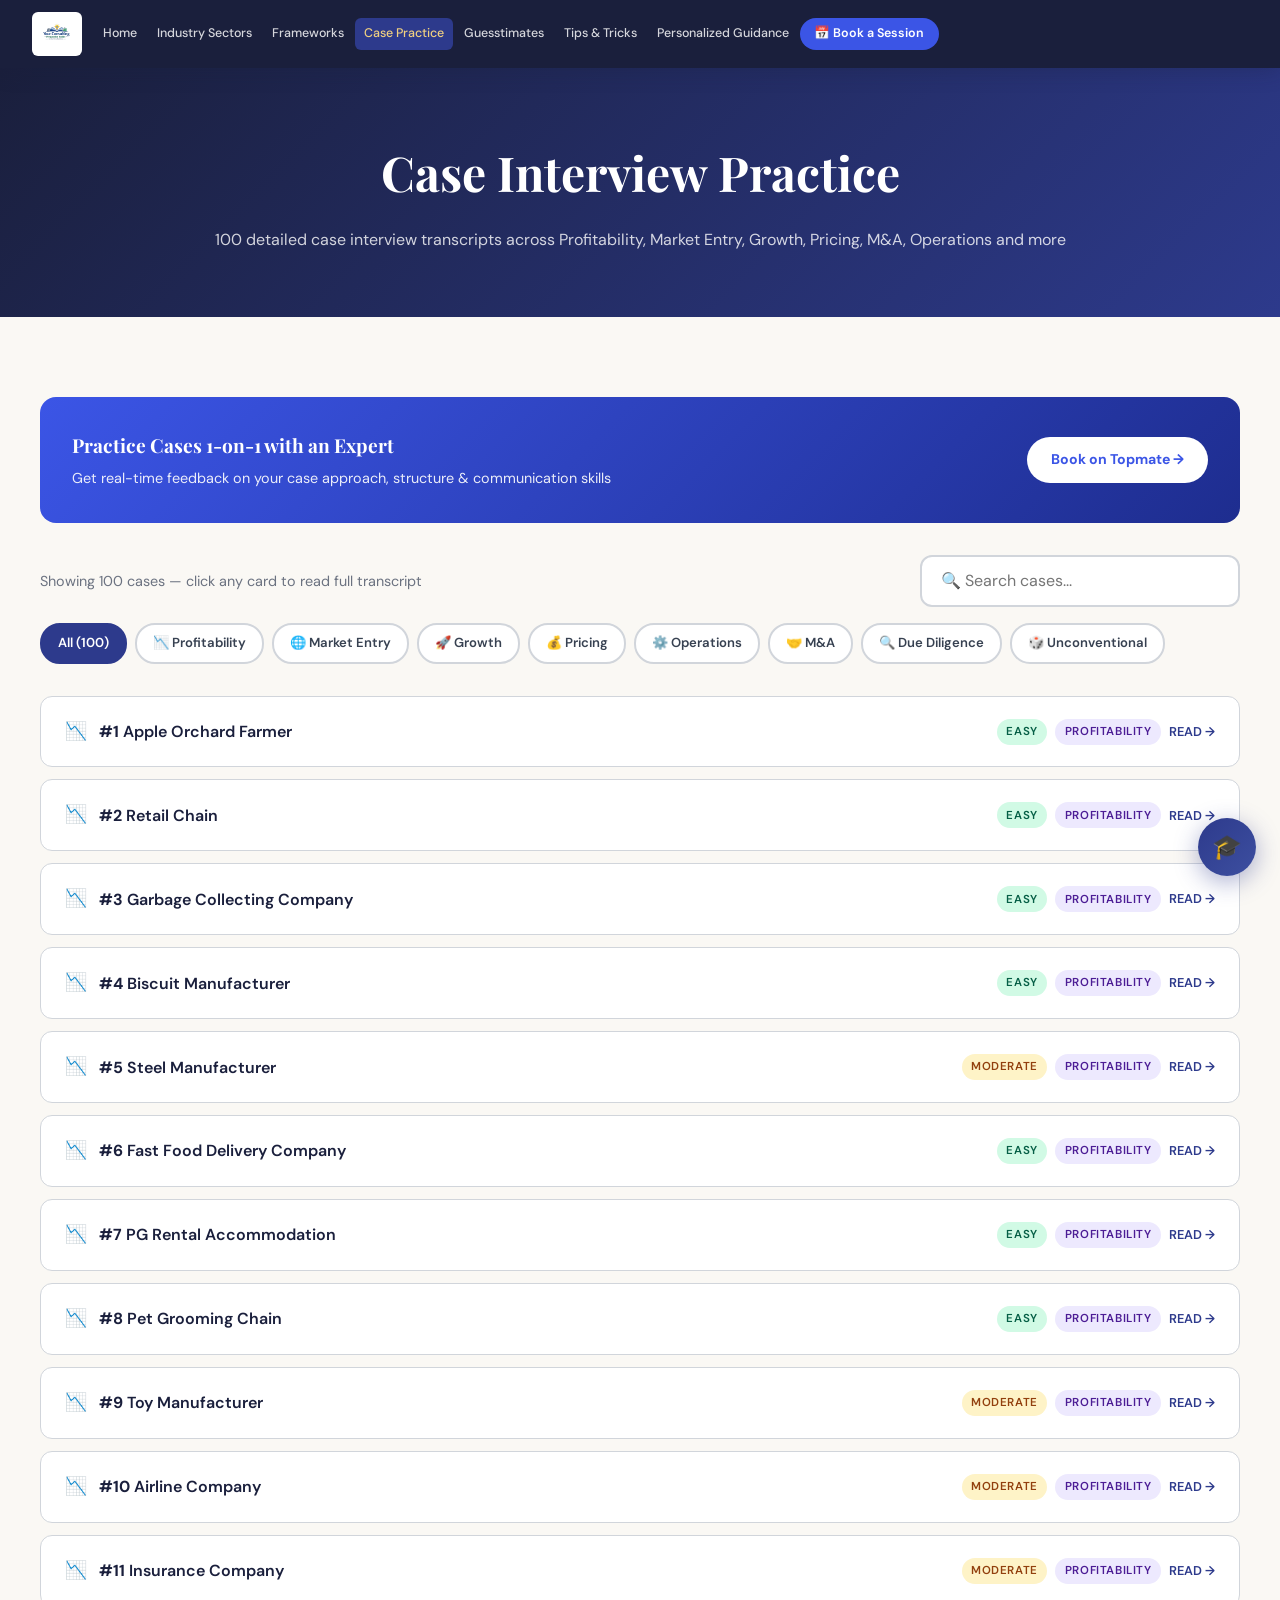
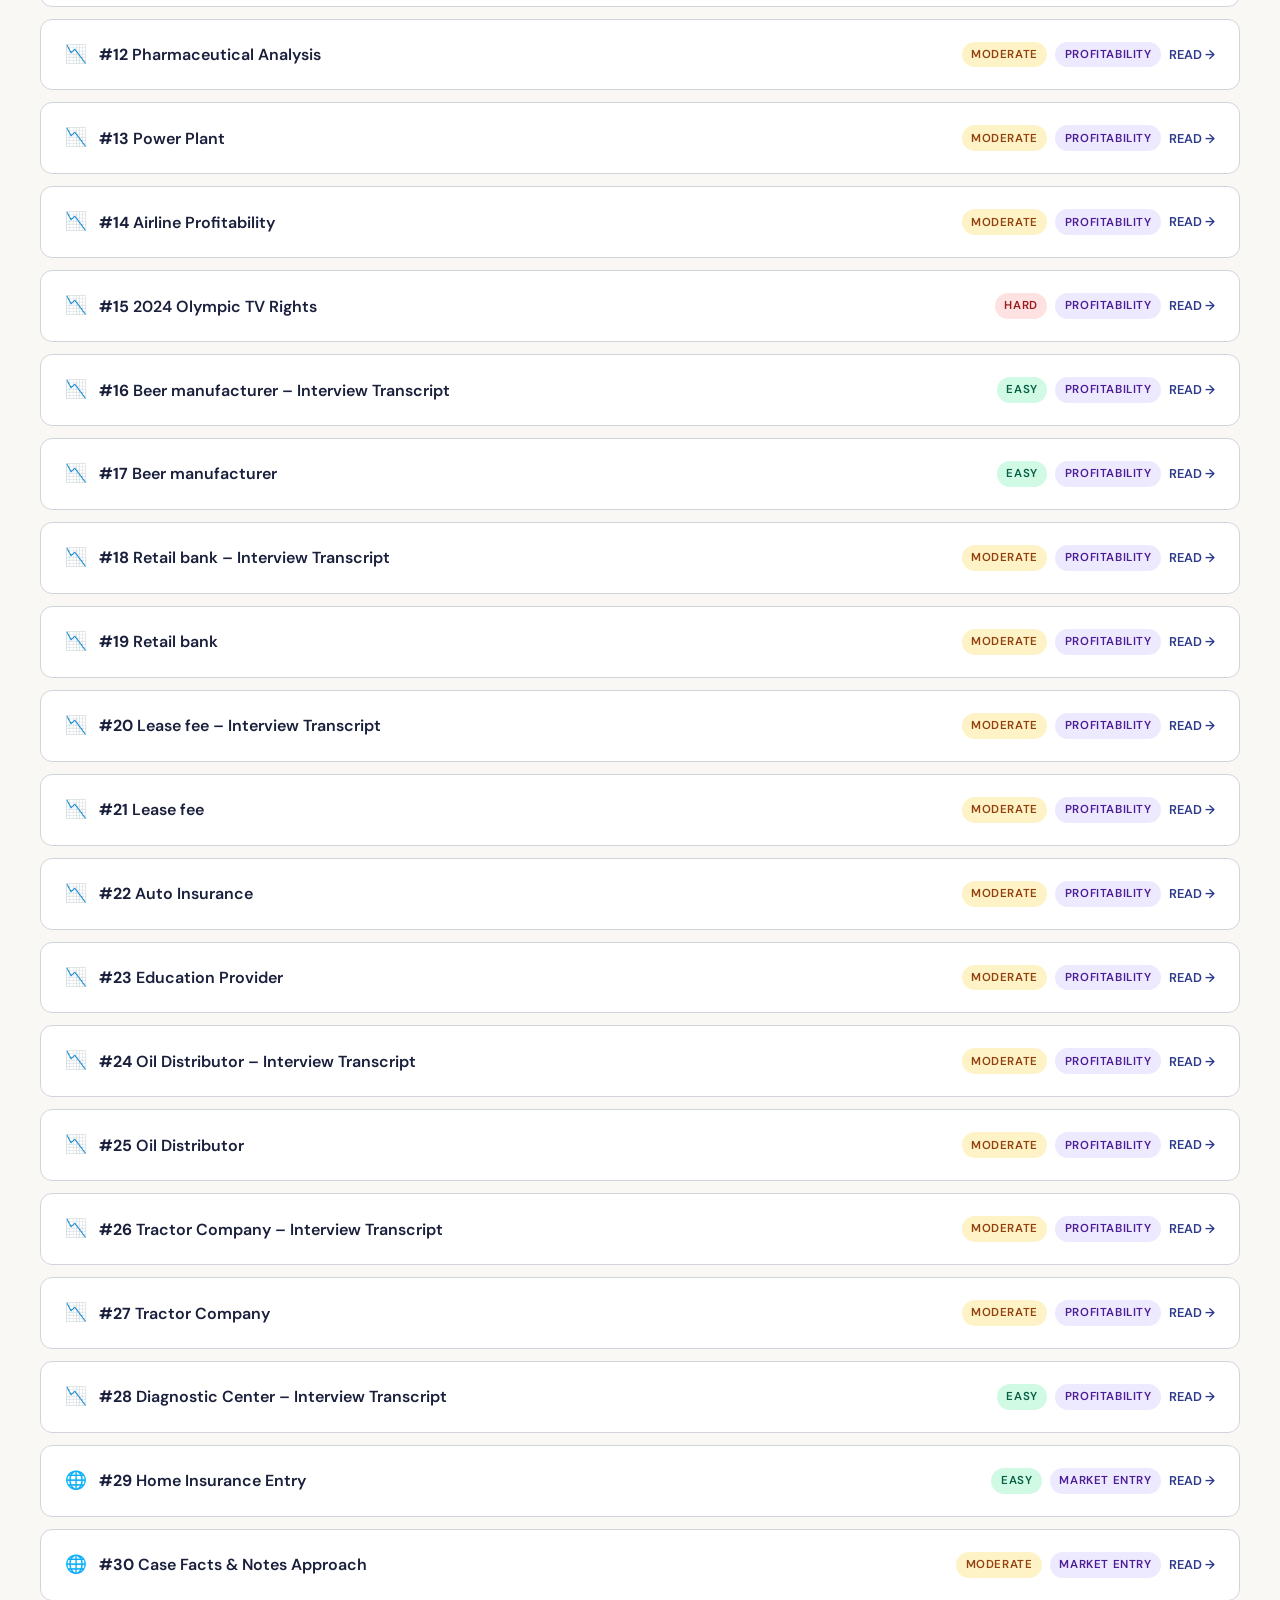
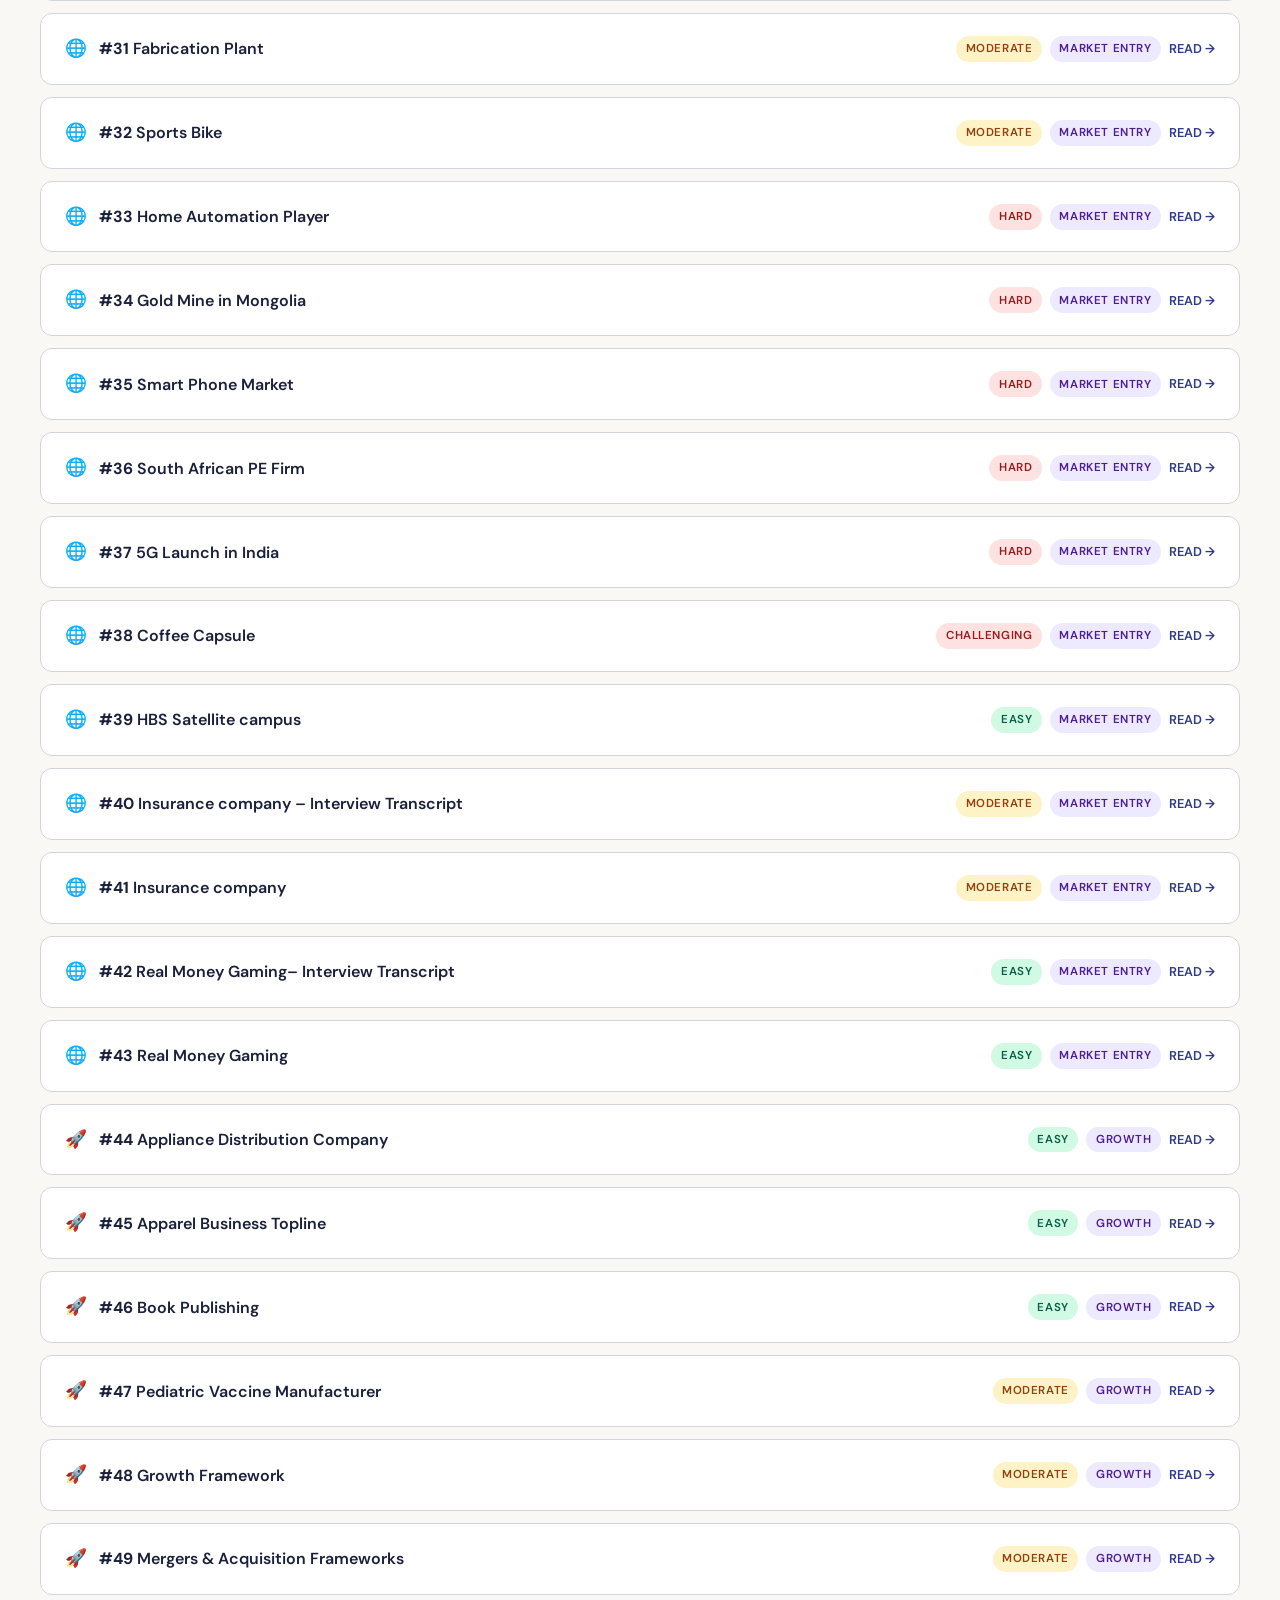
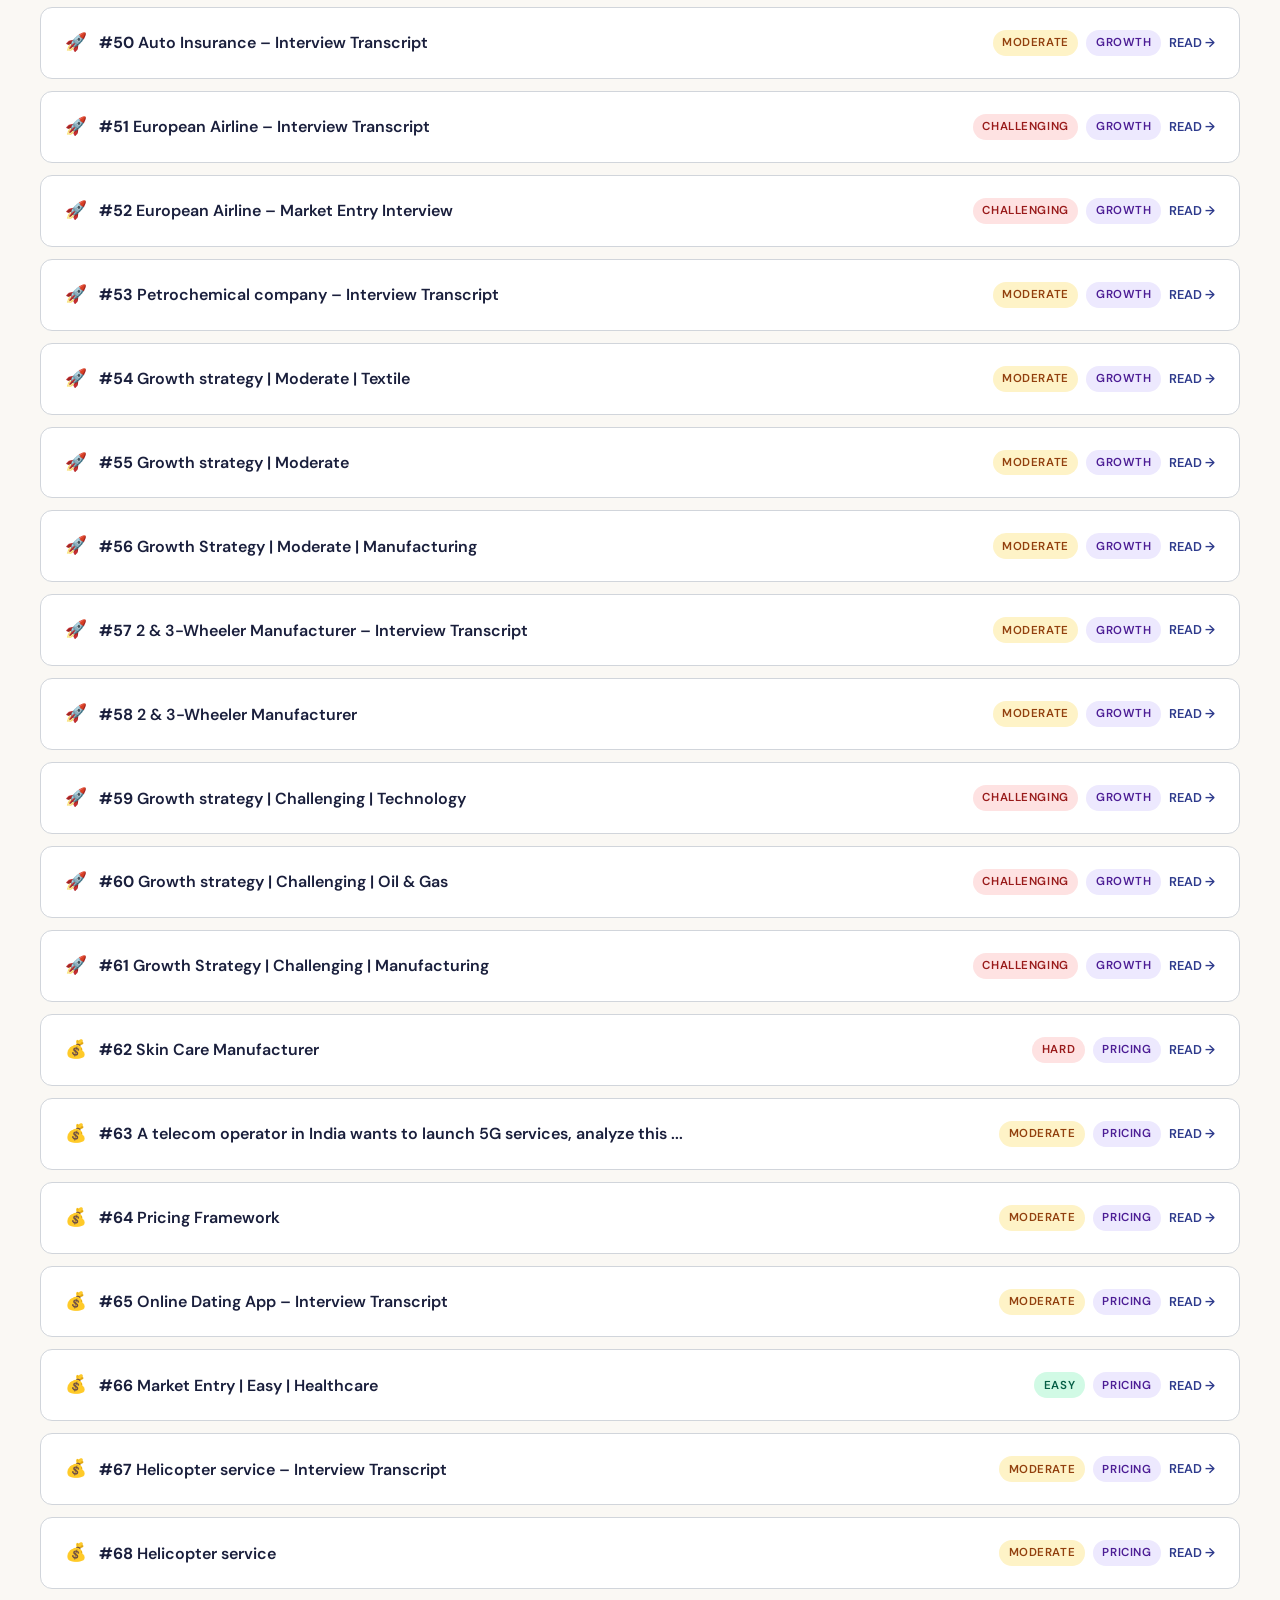
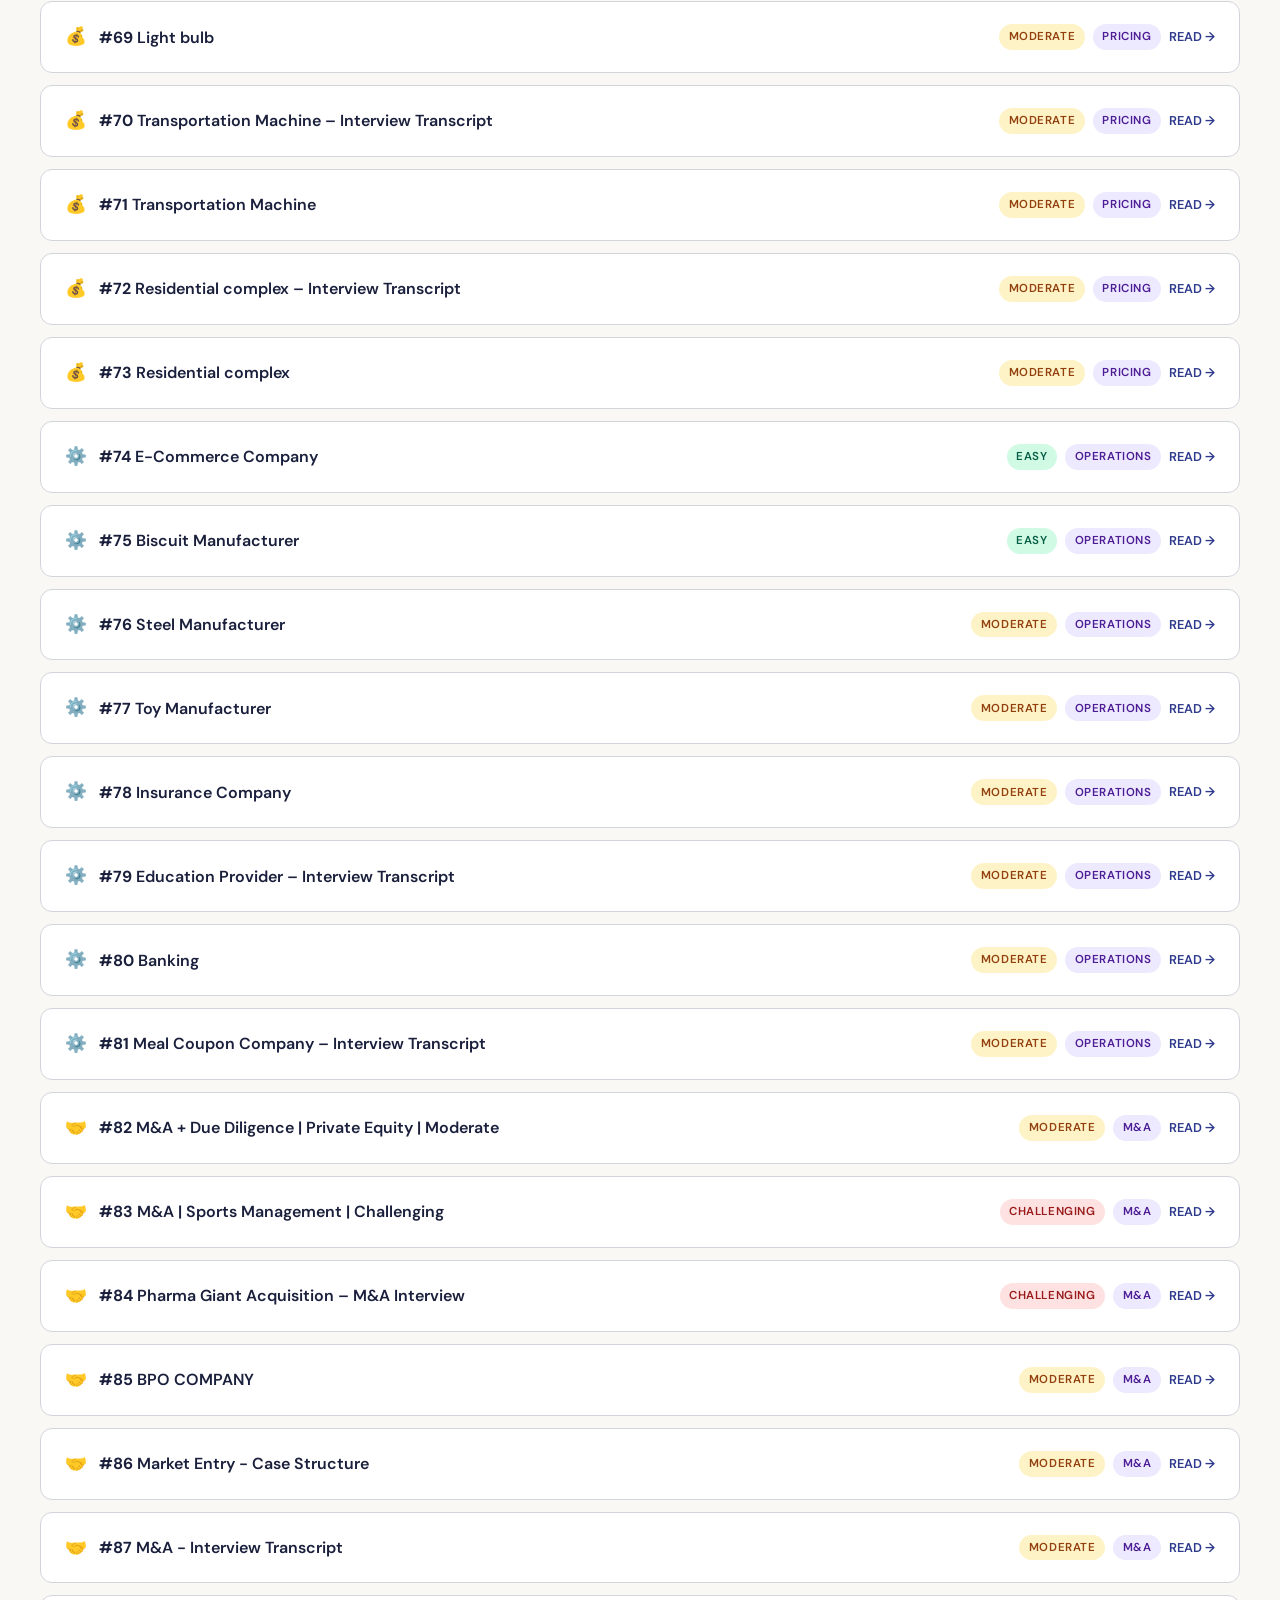
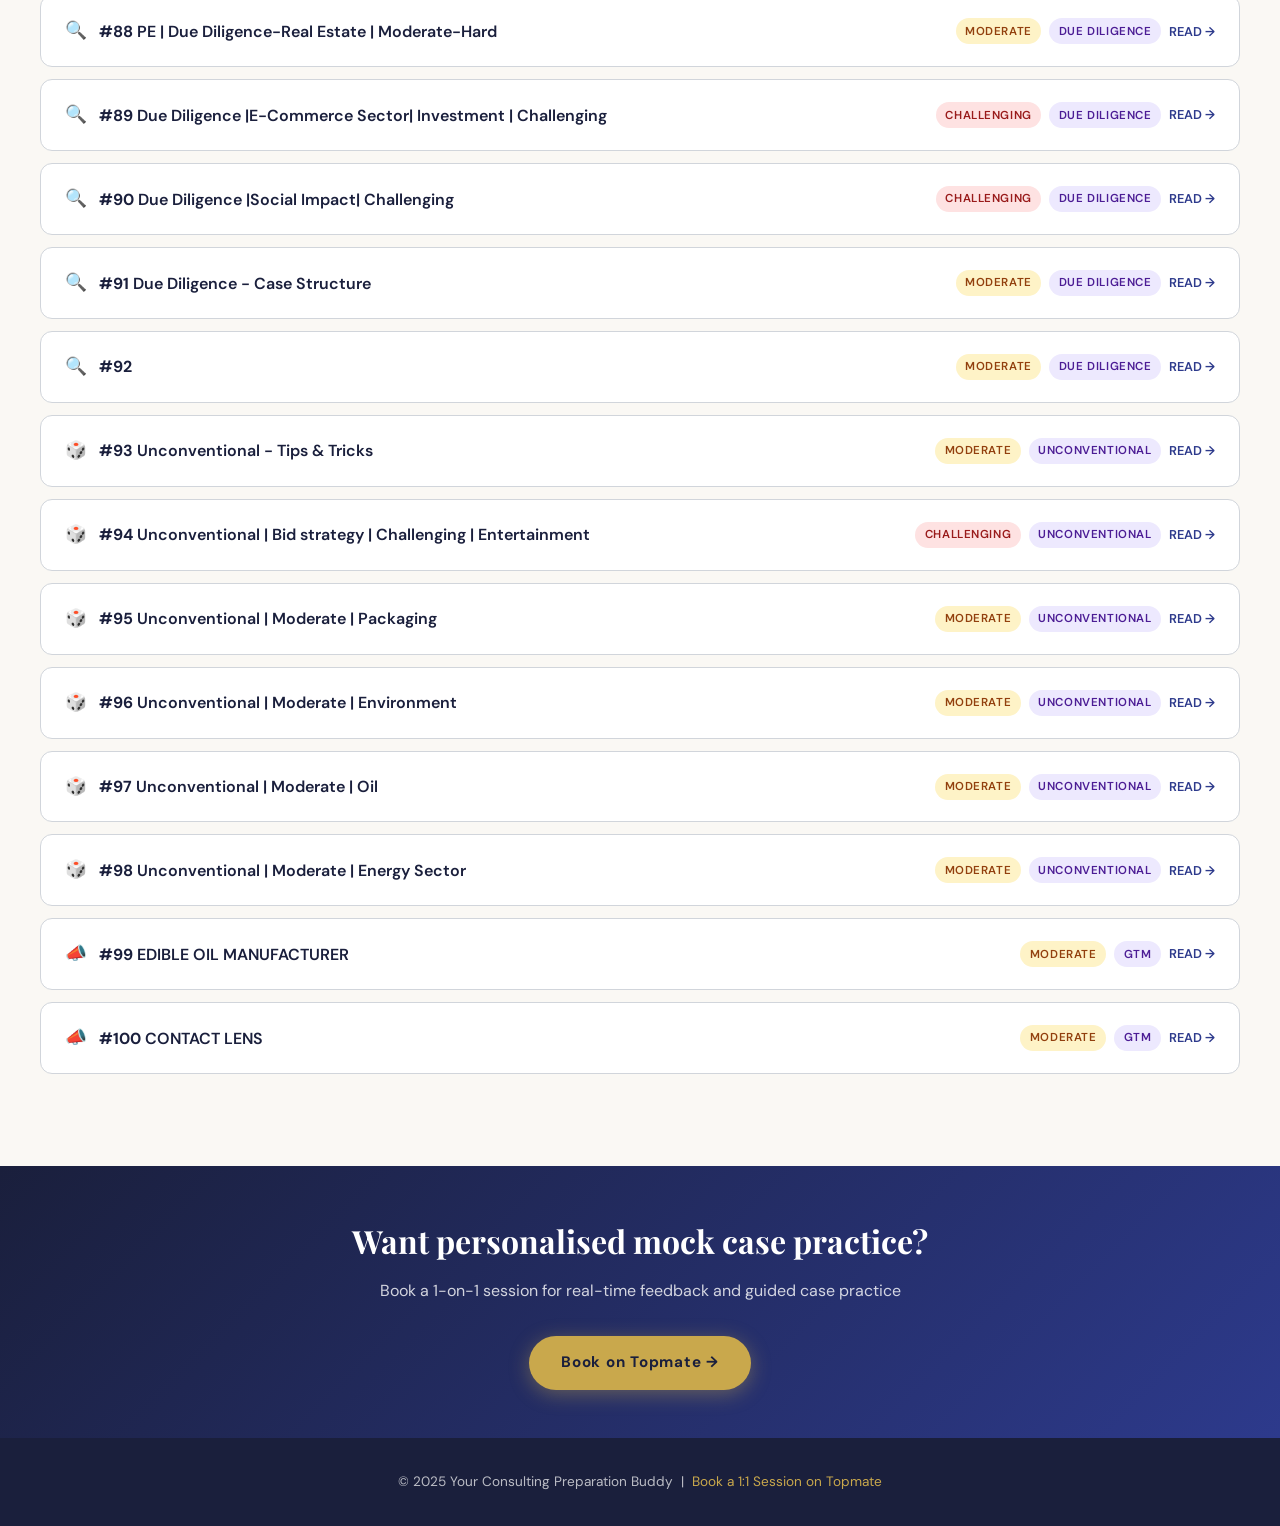
==== cases.html @ b0e813f2 "Update Website page" ====
<!DOCTYPE html>
<html lang="en">
<head>
<meta charset="UTF-8">
<meta name="viewport" content="width=device-width, initial-scale=1.0">
<title>Case Interview Practice | Consulting Prep Buddy</title>
<link rel="icon" type="image/png" href="logo.png">
<link rel="stylesheet" href="styles.css">
</head>
<body>
<nav>
  <div class="nav-inner">
    <a class="nav-logo" href="index.html"><img src="logo.png" alt="Your Consulting Preparation Buddy" style="height:44px;width:auto;display:block;"></a>
    <div class="nav-links">
      <a href="index.html">Home</a>
      <a href="industry.html">Industry Sectors</a>
      <a href="frameworks.html">Frameworks</a>
      <a href="cases.html" class="active">Case Practice</a>
      <a href="guesstimates.html">Guesstimates</a>
      <a href="tips.html">Tips &amp; Tricks</a>
      <a href="guidance.html">Personalized Guidance</a>
      <a href="https://topmate.io/kunal_sadhukhan" target="_blank" class="nav-cta">📅 Book a Session</a>
    </div>
  </div>
</nav>

<div class="page-hero">
  <h1>Case Interview Practice</h1>
  <p>100 detailed case interview transcripts across Profitability, Market Entry, Growth, Pricing, M&amp;A, Operations and more</p>
</div>

<section>
<div class="section-inner">

<div class="topmate-banner">
  <div>
    <h3>Practice Cases 1-on-1 with an Expert</h3>
    <p>Get real-time feedback on your case approach, structure &amp; communication skills</p>
  </div>
  <a href="https://topmate.io/kunal_sadhukhan" target="_blank" class="btn-white">Book on Topmate →</a>
</div>

<div style="display:flex;align-items:center;justify-content:space-between;flex-wrap:wrap;gap:1rem;margin-bottom:1rem;">
  <p style="color:var(--gray-500);font-size:0.9rem;">Showing <span id="case-count">100</span> cases — click any card to read full transcript</p>
  <input id="case-search" class="search-box" type="text" placeholder="🔍 Search cases..." style="margin:0;max-width:320px;">
</div>

<div class="filter-tabs" id="type-filters">
  <div class="filter-tab active" data-type="All">All (100)</div>
  <div class="filter-tab" data-type="Profitability">📉 Profitability</div>
  <div class="filter-tab" data-type="Market Entry">🌐 Market Entry</div>
  <div class="filter-tab" data-type="Growth">🚀 Growth</div>
  <div class="filter-tab" data-type="Pricing">💰 Pricing</div>
  <div class="filter-tab" data-type="Operations">⚙️ Operations</div>
  <div class="filter-tab" data-type="M&A">🤝 M&amp;A</div>
  <div class="filter-tab" data-type="Due Diligence">🔍 Due Diligence</div>
  <div class="filter-tab" data-type="Unconventional">🎲 Unconventional</div>
</div>

<div id="cases-list"></div>

<!-- Case Modal -->
<div id="case-modal" class="modal-overlay">
  <div class="modal-box" style="max-width:900px;">
    <button class="modal-close" onclick="closeCaseModal()">✕</button>
    <div id="case-modal-content"></div>
  </div>
</div>

</div>
</section>

<div class="callout-banner">
  <h2>Want personalised mock case practice?</h2>
  <p>Book a 1-on-1 session for real-time feedback and guided case practice</p>
  <a href="https://topmate.io/kunal_sadhukhan" target="_blank" class="btn-primary btn-gold" style="margin-top:0.5rem;">Book on Topmate →</a>
</div>

<footer>
  <p>© 2025 Your Consulting Preparation Buddy &nbsp;|&nbsp; <a href="https://topmate.io/kunal_sadhukhan" target="_blank">Book a 1:1 Session on Topmate</a></p>
</footer>

<button id="chatbot-toggle">🎓</button>
<div id="chatbot-window">
  <div class="chat-header">
    <div class="chat-header-icon">🎓</div>
    <div class="chat-header-text"><h4>Consulting Prep Assistant</h4><p>Ask for help with any case</p></div>
  </div>
  <div class="chat-messages" id="chat-messages">
    <div class="chat-msg bot">Hi! 👋 Ask about any case type. For live mock practice with real feedback, book a 1-on-1 session on Topmate!</div>
  </div>
  <div class="chat-input-area">
    <input id="chat-input" class="chat-input" type="text" placeholder="e.g. How do I approach a profitability case?">
    <button id="chat-send" class="chat-send">➤</button>
  </div>
</div>

<script src="cases_data.js"></script>
<script>
const TYPE_ICONS = {
  'Profitability': '📉', 'Market Entry': '🌐', 'Growth': '🚀', 'Pricing': '💰',
  'Operations': '⚙️', 'M&A': '🤝', 'Due Diligence': '🔍', 'Unconventional': '🎲', 'GTM': '📣'
};
const DIFF_CLASS = { 'Easy': 'tag-easy', 'Moderate': 'tag-moderate', 'Hard': 'tag-hard', 'Challenging': 'tag-hard' };

let activeType = 'All';
let searchQuery = '';

function getFiltered() {
  return CASES.filter(c => {
    const matchType = activeType === 'All' || c.type === activeType;
    const matchSearch = !searchQuery || 
      c.title.toLowerCase().includes(searchQuery) || 
      c.type.toLowerCase().includes(searchQuery) ||
      c.content.toLowerCase().includes(searchQuery.slice(0,30));
    return matchType && matchSearch;
  });
}

function renderCases() {
  const filtered = getFiltered();
  document.getElementById('case-count').textContent = filtered.length;
  
  const list = document.getElementById('cases-list');
  list.innerHTML = filtered.map((c, i) => `
    <div class="accordion-item" id="case-${c.id}">
      <div class="accordion-header" onclick="openCaseModal(${c.id})">
        <div style="display:flex;align-items:center;gap:0.75rem;flex-wrap:wrap;">
          <span style="font-size:1.1rem;">${TYPE_ICONS[c.type] || '📋'}</span>
          <span><strong>#${c.id}</strong> ${escHtml(c.title.substring(0,70))}${c.title.length>70?'...':''}</span>
        </div>
        <div style="display:flex;gap:0.5rem;align-items:center;flex-shrink:0;">
          <span class="tag ${DIFF_CLASS[c.difficulty]||'tag-moderate'}">${c.difficulty}</span>
          <span class="tag tag-sector">${c.type}</span>
          <span style="color:var(--indigo);font-size:0.8rem;font-weight:600;">READ →</span>
        </div>
      </div>
    </div>
  `).join('');
}

function openCaseModal(id) {
  const c = CASES.find(x => x.id === id);
  if (!c) return;
  const content = c.content.replace(/\\n/g, '\n');
  document.getElementById('case-modal-content').innerHTML = `
    <div style="display:flex;gap:0.75rem;flex-wrap:wrap;margin-bottom:1rem;">
      <span class="tag ${DIFF_CLASS[c.difficulty]||'tag-moderate'}">${c.difficulty}</span>
      <span class="tag tag-sector">${TYPE_ICONS[c.type]||''} ${c.type}</span>
    </div>
    <h2 style="font-family:'Playfair Display',serif;color:var(--navy);font-size:1.5rem;margin-bottom:1.25rem;">${escHtml(c.title)}</h2>
    <hr style="margin-bottom:1.25rem;border:none;border-top:1px solid var(--gray-300);">
    <pre style="white-space:pre-wrap;font-family:'DM Sans',sans-serif;font-size:0.88rem;line-height:1.8;color:var(--gray-700);">${escHtml(content)}</pre>
    <div style="margin-top:2rem;padding:1.25rem;background:linear-gradient(135deg,var(--topmate-blue),#1e2d8f);border-radius:12px;color:white;">
      <p style="margin-bottom:0.75rem;font-weight:600;">Want real-time feedback on this case type?</p>
      <a href="https://topmate.io/kunal_sadhukhan" target="_blank" class="btn-white">Book a 1-on-1 Session on Topmate →</a>
    </div>
  `;
  document.getElementById('case-modal').classList.add('open');
  document.body.style.overflow = 'hidden';
}

function closeCaseModal() {
  document.getElementById('case-modal').classList.remove('open');
  document.body.style.overflow = '';
}

function escHtml(s) {
  return String(s).replace(/&/g,'&amp;').replace(/</g,'&lt;').replace(/>/g,'&gt;');
}

document.getElementById('case-modal').addEventListener('click', function(e) {
  if (e.target === this) closeCaseModal();
});

document.querySelectorAll('#type-filters .filter-tab').forEach(btn => {
  btn.addEventListener('click', function() {
    document.querySelectorAll('#type-filters .filter-tab').forEach(b => b.classList.remove('active'));
    this.classList.add('active');
    activeType = this.dataset.type;
    renderCases();
  });
});

document.getElementById('case-search').addEventListener('input', function() {
  searchQuery = this.value.toLowerCase();
  renderCases();
});

renderCases();
</script>
<script src="chatbot.js"></script>
</body>
</html>
---- styles.css ----
@import url('https://fonts.googleapis.com/css2?family=Playfair+Display:wght@400;700;900&family=DM+Sans:wght@300;400;500;600&display=swap');
:root{--navy:#1a1f3c;--indigo:#2d3a8c;--indigo-light:#3d4fa0;--gold:#c9a84c;--gold-light:#f0d080;--cream:#faf8f4;--white:#ffffff;--gray-100:#f4f5f9;--gray-300:#d1d5db;--gray-500:#6b7280;--gray-700:#374151;--topmate-blue:#3b55e6;}
*{margin:0;padding:0;box-sizing:border-box;}
body{font-family:'DM Sans',sans-serif;background:var(--cream);color:var(--navy);line-height:1.7;}
nav{background:var(--navy);position:sticky;top:0;z-index:1000;box-shadow:0 2px 20px rgba(26,31,60,.3);}
.nav-inner{max-width:1400px;margin:0 auto;padding:0 2rem;display:flex;align-items:center;gap:.75rem;height:68px;}
.nav-logo{text-decoration:none;white-space:nowrap;flex-shrink:0;display:flex;align-items:center;}
.nav-links{display:flex;align-items:center;gap:.15rem;flex-wrap:wrap;flex:1;}
.nav-links a{color:rgba(255,255,255,.82);text-decoration:none;font-size:.78rem;font-weight:500;padding:.35rem .55rem;border-radius:6px;transition:all .2s;white-space:nowrap;}
.nav-links a:hover,.nav-links a.active{background:var(--indigo);color:var(--gold-light);}
.nav-cta{background:var(--topmate-blue)!important;color:white!important;border-radius:20px!important;padding:.35rem .9rem!important;font-weight:600!important;}
.nav-cta:hover{background:#2a3fc9!important;transform:translateY(-1px);}
.hero{background:linear-gradient(135deg,var(--navy) 0%,var(--indigo) 60%,#1e2d8f 100%);color:white;padding:6rem 2rem 5rem;text-align:center;position:relative;overflow:hidden;}
.hero::before{content:'';position:absolute;top:-50%;left:-50%;width:200%;height:200%;background:radial-gradient(ellipse at 70% 40%,rgba(201,168,76,.12) 0%,transparent 60%);pointer-events:none;}
.hero-tag{display:inline-block;background:rgba(201,168,76,.2);color:var(--gold-light);border:1px solid rgba(201,168,76,.4);border-radius:20px;padding:.3rem 1rem;font-size:.8rem;font-weight:600;letter-spacing:.05em;text-transform:uppercase;margin-bottom:1.5rem;}
.hero h1{font-family:'Playfair Display',serif;font-size:clamp(2.2rem,5vw,4rem);font-weight:900;line-height:1.15;margin-bottom:1.5rem;max-width:800px;margin-left:auto;margin-right:auto;}
.hero p{font-size:1.1rem;color:rgba(255,255,255,.8);max-width:600px;margin:0 auto 2.5rem;}
.btn-primary{display:inline-flex;align-items:center;gap:.5rem;background:var(--topmate-blue);color:white;padding:.9rem 2rem;border-radius:50px;font-weight:700;font-size:.95rem;text-decoration:none;letter-spacing:.05em;transition:all .25s;box-shadow:0 4px 20px rgba(59,85,230,.4);}
.btn-primary:hover{transform:translateY(-2px);box-shadow:0 8px 30px rgba(59,85,230,.5);background:#2a3fc9;}
.btn-gold{background:var(--gold);color:var(--navy);box-shadow:0 4px 20px rgba(201,168,76,.4);}
.btn-gold:hover{background:var(--gold-light);}
section{padding:5rem 2rem;}
.section-inner{max-width:1200px;margin:0 auto;}
.section-label{display:block;font-size:.75rem;font-weight:700;letter-spacing:.12em;text-transform:uppercase;color:var(--indigo);margin-bottom:.5rem;}
.section-title{font-family:'Playfair Display',serif;font-size:clamp(1.8rem,4vw,2.8rem);font-weight:700;color:var(--navy);margin-bottom:1rem;}
.section-sub{color:var(--gray-500);font-size:1rem;max-width:600px;}
.cards-grid{display:grid;grid-template-columns:repeat(auto-fill,minmax(300px,1fr));gap:1.5rem;margin-top:3rem;}
.card{background:white;border-radius:16px;padding:2rem;box-shadow:0 4px 20px rgba(26,31,60,.06);border:1px solid rgba(26,31,60,.06);transition:all .3s;}
.card:hover{transform:translateY(-4px);box-shadow:0 12px 40px rgba(26,31,60,.12);}
.card-icon{width:48px;height:48px;background:linear-gradient(135deg,var(--indigo),var(--indigo-light));border-radius:12px;display:flex;align-items:center;justify-content:center;font-size:1.4rem;margin-bottom:1rem;}
.card h3{font-family:'Playfair Display',serif;font-size:1.2rem;margin-bottom:.6rem;color:var(--navy);}
.card p{font-size:.9rem;color:var(--gray-500);line-height:1.6;}
.card-link{display:inline-flex;align-items:center;gap:.4rem;margin-top:1rem;font-size:.82rem;font-weight:700;color:var(--indigo);text-decoration:none;letter-spacing:.05em;text-transform:uppercase;border:1.5px solid var(--indigo);padding:.35rem .8rem;border-radius:6px;transition:all .2s;}
.card-link:hover{background:var(--indigo);color:white;}
.stats-bar{background:var(--navy);padding:3rem 2rem;}
.stats-inner{max-width:1000px;margin:0 auto;display:grid;grid-template-columns:repeat(4,1fr);gap:2rem;text-align:center;}
.stat-num{font-family:'Playfair Display',serif;font-size:2.5rem;font-weight:900;color:var(--gold);}
.stat-label{font-size:.75rem;color:rgba(255,255,255,.6);text-transform:uppercase;letter-spacing:.1em;margin-top:.25rem;}
.why-grid{display:grid;grid-template-columns:repeat(3,1fr);gap:0;margin-top:3rem;}
.why-item{padding:2.5rem 2rem;border-left:3px solid var(--indigo-light);background:white;}
.why-item:first-child{border-radius:12px 0 0 12px;}
.why-item:last-child{border-radius:0 12px 12px 0;}
.why-item h3{font-family:'Playfair Display',serif;font-size:1.3rem;margin-bottom:.75rem;color:var(--navy);}
.why-item p{font-size:.9rem;color:var(--gray-500);margin-bottom:1rem;}
.testimonials-grid{display:grid;grid-template-columns:repeat(auto-fill,minmax(340px,1fr));gap:1.5rem;margin-top:3rem;}
.testimonial-card{background:white;border-radius:16px;padding:2rem;box-shadow:0 4px 20px rgba(26,31,60,.06);}
.stars{color:var(--gold);font-size:1.1rem;margin-bottom:1rem;}
.testimonial-text{font-size:.95rem;color:var(--gray-700);line-height:1.7;margin-bottom:1.5rem;font-style:italic;}
.reviewer{display:flex;align-items:center;gap:.75rem;}
.reviewer-avatar-placeholder{width:48px;height:48px;border-radius:50%;background:linear-gradient(135deg,var(--indigo),var(--indigo-light));display:flex;align-items:center;justify-content:center;color:white;font-weight:700;font-size:1.1rem;flex-shrink:0;}
.reviewer-name{font-weight:700;font-size:.9rem;color:var(--navy);}
.reviewer-co{font-size:.8rem;color:var(--gray-500);}
.accordion-item{background:white;border-radius:12px;margin-bottom:.75rem;border:1px solid var(--gray-300);overflow:hidden;transition:box-shadow .2s;}
.accordion-item:hover{box-shadow:0 4px 16px rgba(26,31,60,.08);}
.accordion-header{padding:1.25rem 1.5rem;cursor:pointer;display:flex;justify-content:space-between;align-items:center;font-weight:600;color:var(--navy);user-select:none;}
.accordion-header:hover{background:var(--gray-100);}
.accordion-arrow{font-size:.75rem;color:var(--indigo);transition:transform .3s;}
.accordion-item.open .accordion-arrow{transform:rotate(180deg);}
.accordion-body{padding:0 1.5rem;max-height:0;overflow:hidden;transition:max-height .4s ease,padding .3s;}
.accordion-item.open .accordion-body{max-height:4000px;padding:0 1.5rem 1.5rem;}
.tag{display:inline-block;padding:.2rem .6rem;border-radius:20px;font-size:.72rem;font-weight:600;text-transform:uppercase;letter-spacing:.05em;}
.tag-easy{background:#d1fae5;color:#065f46;}
.tag-moderate{background:#fef3c7;color:#92400e;}
.tag-hard{background:#fee2e2;color:#991b1b;}
.tag-sector{background:#ede9fe;color:#4c1d95;}
.filter-tabs{display:flex;gap:.5rem;flex-wrap:wrap;margin-bottom:2rem;}
.filter-tab{padding:.45rem 1rem;border-radius:20px;font-size:.82rem;font-weight:600;cursor:pointer;border:2px solid var(--gray-300);background:white;color:var(--gray-700);transition:all .2s;}
.filter-tab.active,.filter-tab:hover{border-color:var(--indigo);background:var(--indigo);color:white;}
.search-box{width:100%;max-width:600px;padding:.85rem 1.2rem;border:2px solid var(--gray-300);border-radius:12px;font-size:1rem;font-family:'DM Sans',sans-serif;outline:none;transition:border-color .2s;margin-bottom:1.5rem;}
.search-box:focus{border-color:var(--indigo);}
.page-hero{background:linear-gradient(135deg,var(--navy),var(--indigo));color:white;padding:4rem 2rem;text-align:center;}
.page-hero h1{font-family:'Playfair Display',serif;font-size:clamp(1.8rem,4vw,3rem);margin-bottom:.75rem;}
.page-hero p{color:rgba(255,255,255,.8);font-size:1rem;}
.topmate-banner{background:linear-gradient(135deg,var(--topmate-blue),#1e2d8f);color:white;border-radius:16px;padding:2rem;display:flex;align-items:center;justify-content:space-between;gap:1rem;margin-bottom:2rem;flex-wrap:wrap;}
.topmate-banner h3{font-family:'Playfair Display',serif;font-size:1.2rem;margin-bottom:.3rem;}
.topmate-banner p{font-size:.9rem;opacity:.9;}
.btn-white{background:white;color:var(--topmate-blue);padding:.7rem 1.5rem;border-radius:30px;font-weight:700;text-decoration:none;font-size:.88rem;white-space:nowrap;transition:all .2s;}
.btn-white:hover{transform:translateY(-2px);box-shadow:0 6px 20px rgba(0,0,0,.2);}
#chatbot-toggle{position:fixed;bottom:24px;right:24px;width:58px;height:58px;background:linear-gradient(135deg,var(--indigo),var(--indigo-light));border-radius:50%;cursor:pointer;display:flex;align-items:center;justify-content:center;font-size:1.5rem;box-shadow:0 6px 24px rgba(45,58,140,.4);z-index:9999;border:none;transition:all .3s;}
#chatbot-toggle:hover{transform:scale(1.08);}
#chatbot-window{position:fixed;bottom:96px;right:24px;width:360px;height:500px;background:white;border-radius:20px;box-shadow:0 20px 60px rgba(26,31,60,.2);z-index:9998;display:flex;flex-direction:column;overflow:hidden;transform:scale(0) translateY(20px);transform-origin:bottom right;transition:transform .3s cubic-bezier(.34,1.56,.64,1);opacity:0;}
#chatbot-window.open{transform:scale(1) translateY(0);opacity:1;}
.chat-header{background:linear-gradient(135deg,var(--navy),var(--indigo));color:white;padding:1rem 1.25rem;display:flex;align-items:center;gap:.75rem;}
.chat-header-icon{width:36px;height:36px;background:rgba(255,255,255,.2);border-radius:50%;display:flex;align-items:center;justify-content:center;font-size:1.1rem;}
.chat-header-text h4{font-size:.95rem;font-weight:700;}
.chat-header-text p{font-size:.72rem;opacity:.8;}
.chat-messages{flex:1;overflow-y:auto;padding:1rem;display:flex;flex-direction:column;gap:.75rem;}
.chat-msg{max-width:85%;padding:.65rem .9rem;border-radius:14px;font-size:.85rem;line-height:1.5;}
.chat-msg.bot{background:var(--gray-100);color:var(--navy);align-self:flex-start;border-bottom-left-radius:4px;}
.chat-msg.user{background:var(--indigo);color:white;align-self:flex-end;border-bottom-right-radius:4px;}
.chat-input-area{padding:.75rem;border-top:1px solid var(--gray-300);display:flex;gap:.5rem;}
.chat-input{flex:1;padding:.6rem .9rem;border:1.5px solid var(--gray-300);border-radius:20px;font-size:.85rem;font-family:'DM Sans',sans-serif;outline:none;transition:border-color .2s;}
.chat-input:focus{border-color:var(--indigo);}
.chat-send{width:36px;height:36px;background:var(--indigo);border:none;border-radius:50%;cursor:pointer;display:flex;align-items:center;justify-content:center;color:white;font-size:.9rem;transition:background .2s;}
.chat-send:hover{background:var(--navy);}
footer{background:var(--navy);color:rgba(255,255,255,.7);text-align:center;padding:2rem;font-size:.85rem;}
footer a{color:var(--gold);text-decoration:none;}
.callout-banner{background:linear-gradient(135deg,#1a1f3c,#2d3a8c);color:white;padding:3rem 2rem;text-align:center;}
.callout-banner h2{font-family:'Playfair Display',serif;font-size:clamp(1.4rem,3vw,2rem);margin-bottom:.5rem;}
.callout-banner p{color:rgba(255,255,255,.8);max-width:600px;margin:0 auto 1.5rem;}
.industry-card{background:white;border-radius:16px;padding:1.75rem;box-shadow:0 4px 20px rgba(26,31,60,.06);border:1px solid rgba(26,31,60,.06);cursor:pointer;transition:all .3s;}
.industry-card:hover{transform:translateY(-4px);border-color:var(--indigo-light);box-shadow:0 12px 40px rgba(45,58,140,.12);}
.industry-card h3{font-family:'Playfair Display',serif;font-size:1.1rem;margin-bottom:.5rem;color:var(--navy);}
.industry-icon{font-size:2rem;margin-bottom:.75rem;}
.modal-overlay{position:fixed;inset:0;background:rgba(0,0,0,.6);z-index:9000;display:flex;align-items:center;justify-content:center;padding:1rem;opacity:0;pointer-events:none;transition:opacity .3s;}
.modal-overlay.open{opacity:1;pointer-events:all;}
.modal-box{background:white;border-radius:20px;padding:2.5rem;max-width:780px;width:100%;max-height:80vh;overflow-y:auto;transform:translateY(30px);transition:transform .3s;}
.modal-overlay.open .modal-box{transform:translateY(0);}
.modal-close{float:right;cursor:pointer;font-size:1.5rem;background:none;border:none;color:var(--gray-500);line-height:1;}
@media(max-width:768px){
  .stats-inner{grid-template-columns:repeat(2,1fr);}
  .why-grid{grid-template-columns:1fr;}
  .why-item{border-left:3px solid var(--indigo-light);border-radius:0;}
  .why-item:first-child{border-radius:12px 12px 0 0;}
  .why-item:last-child{border-radius:0 0 12px 12px;}
  .topmate-banner{flex-direction:column;text-align:center;}
  #chatbot-window{width:calc(100vw - 32px);right:16px;}
  .nav-links a{font-size:.7rem;padding:.28rem .38rem;}
}

/* Logo image in navbar */
.nav-logo img {
  filter: none;
  background: white;
  border-radius: 6px;
  padding: 3px 6px;
}
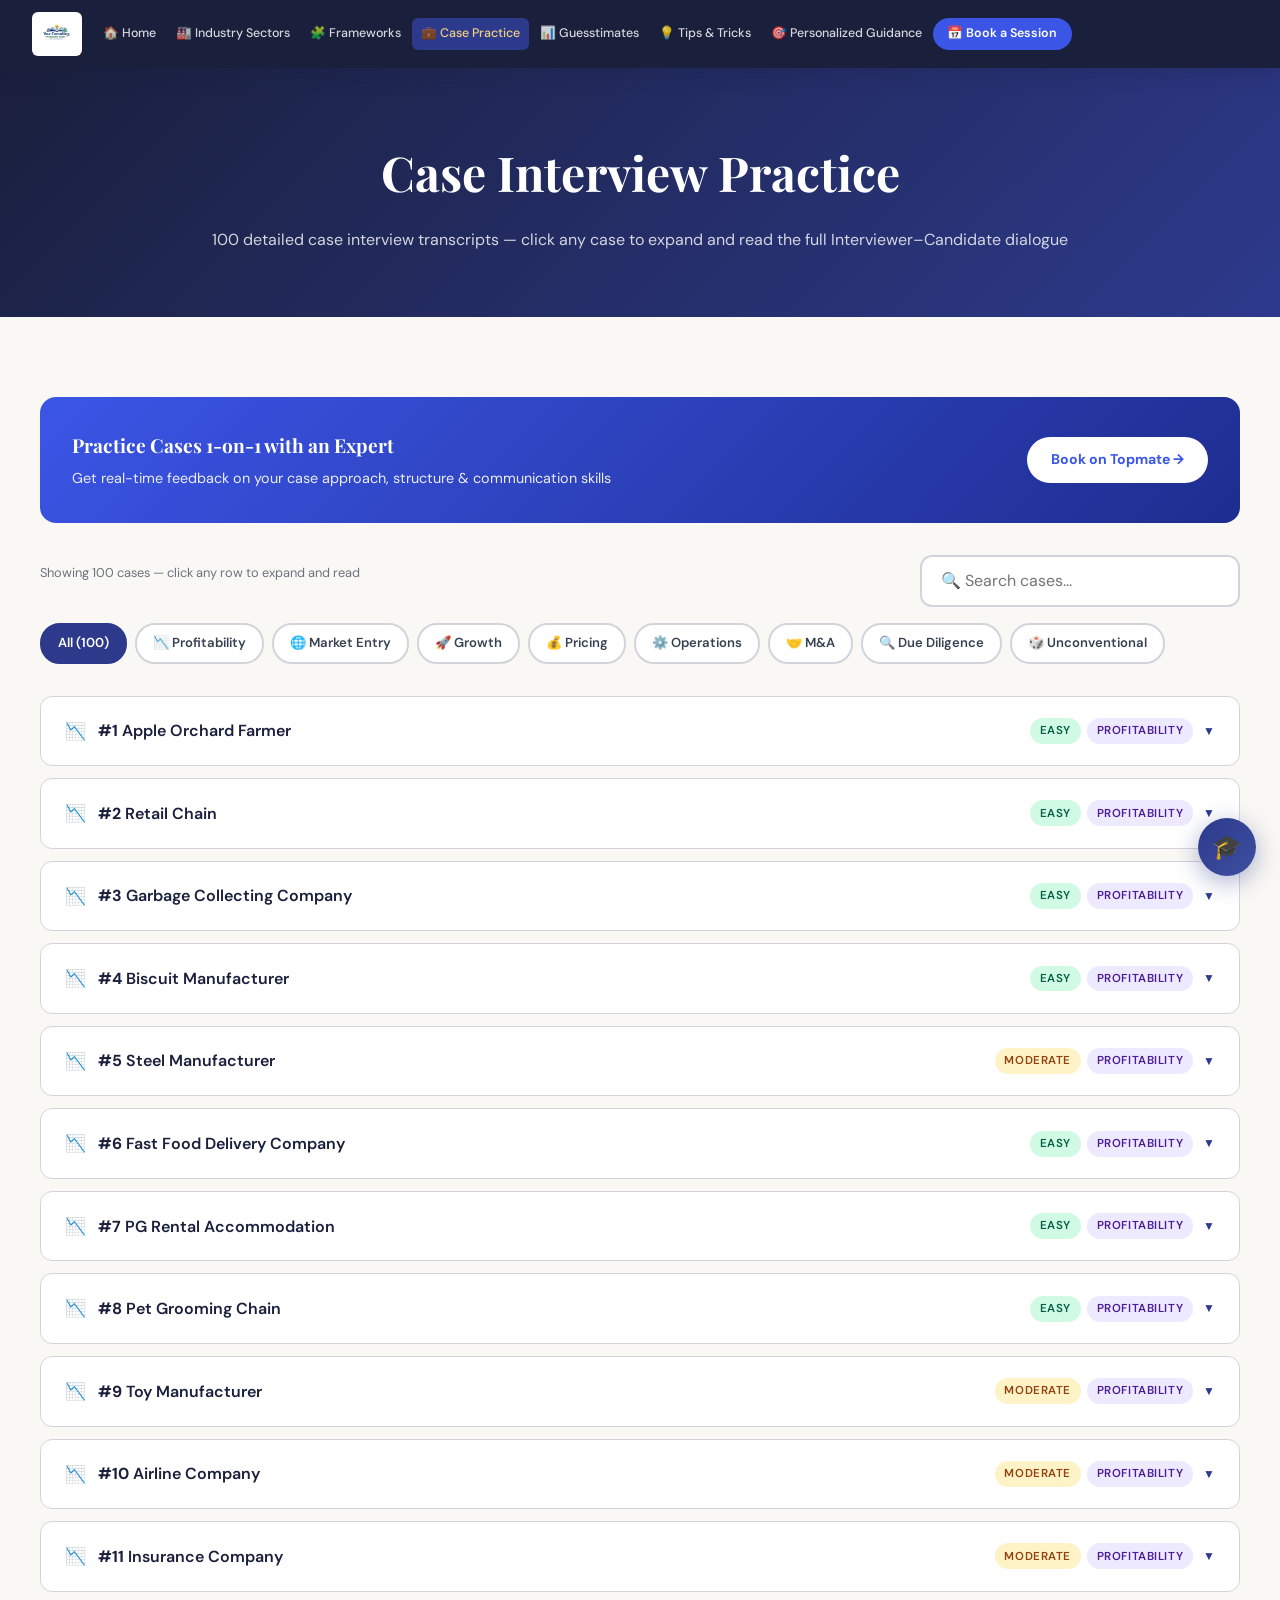
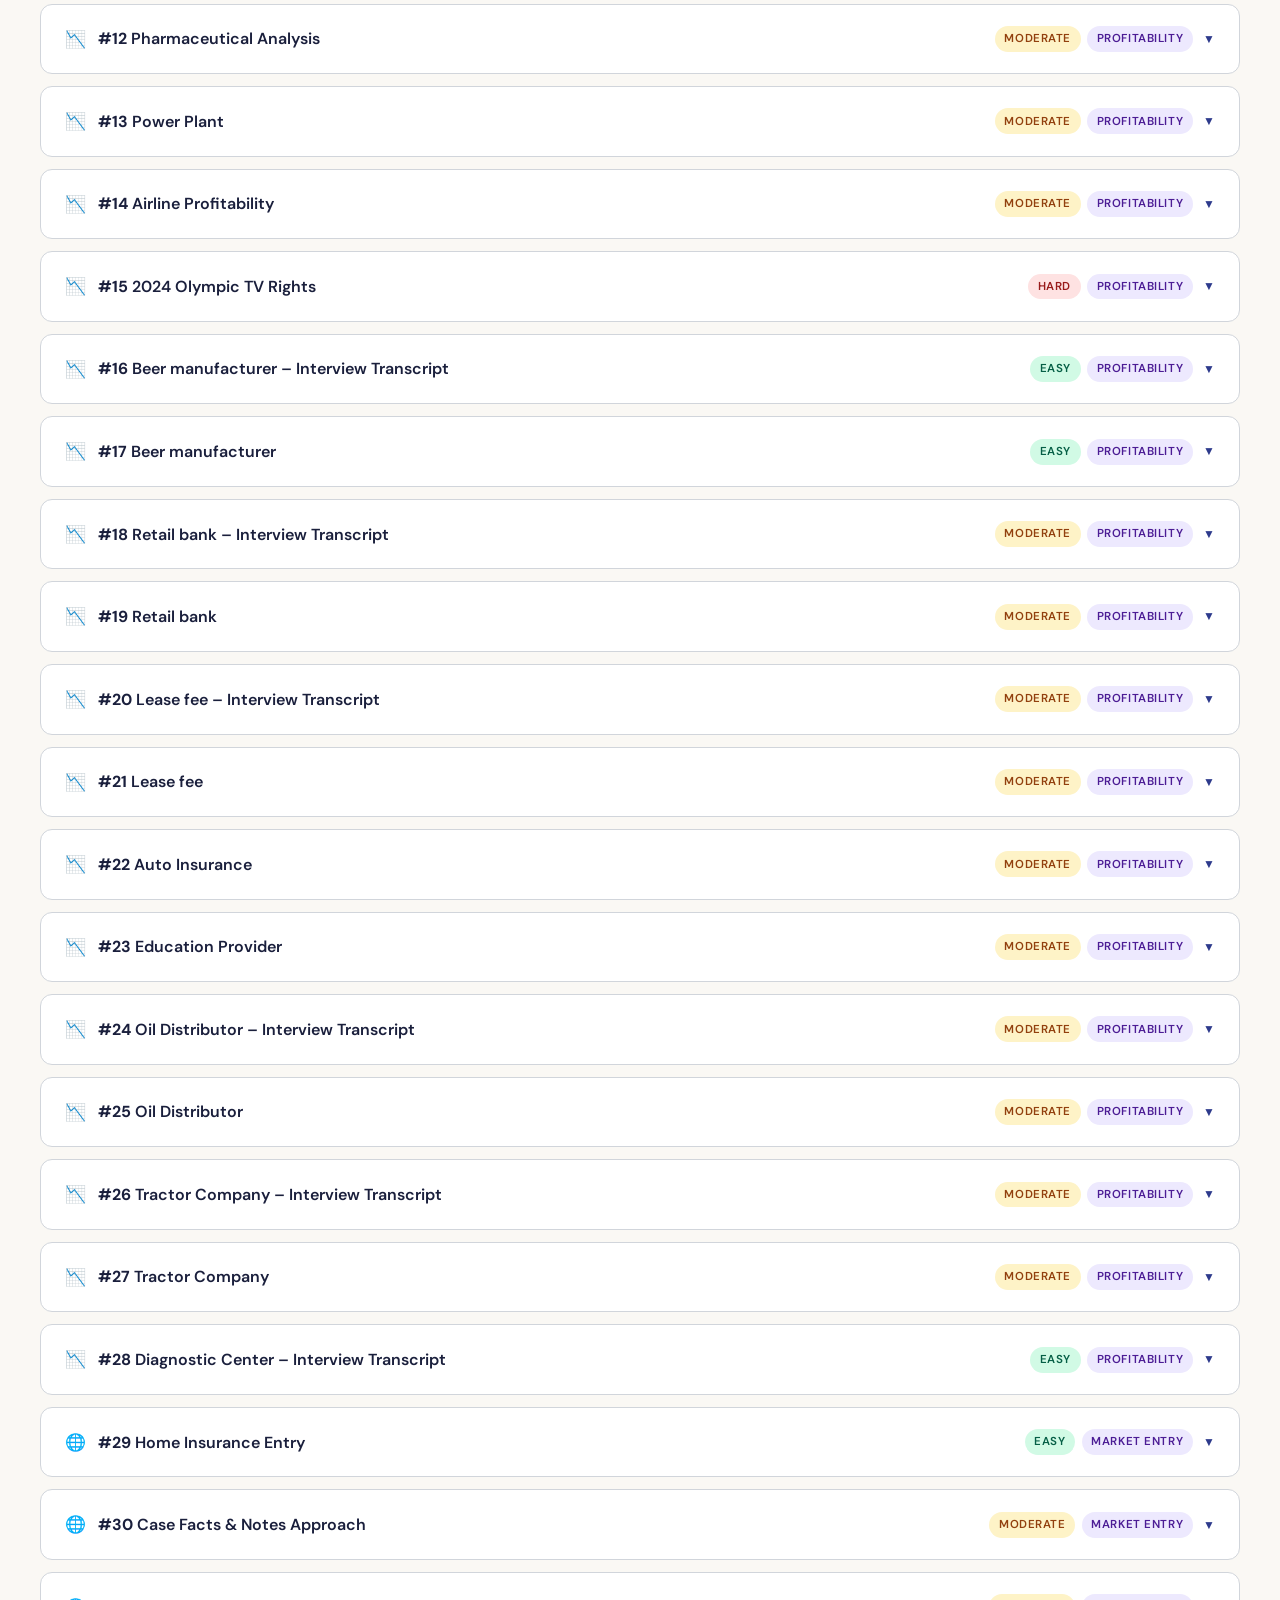
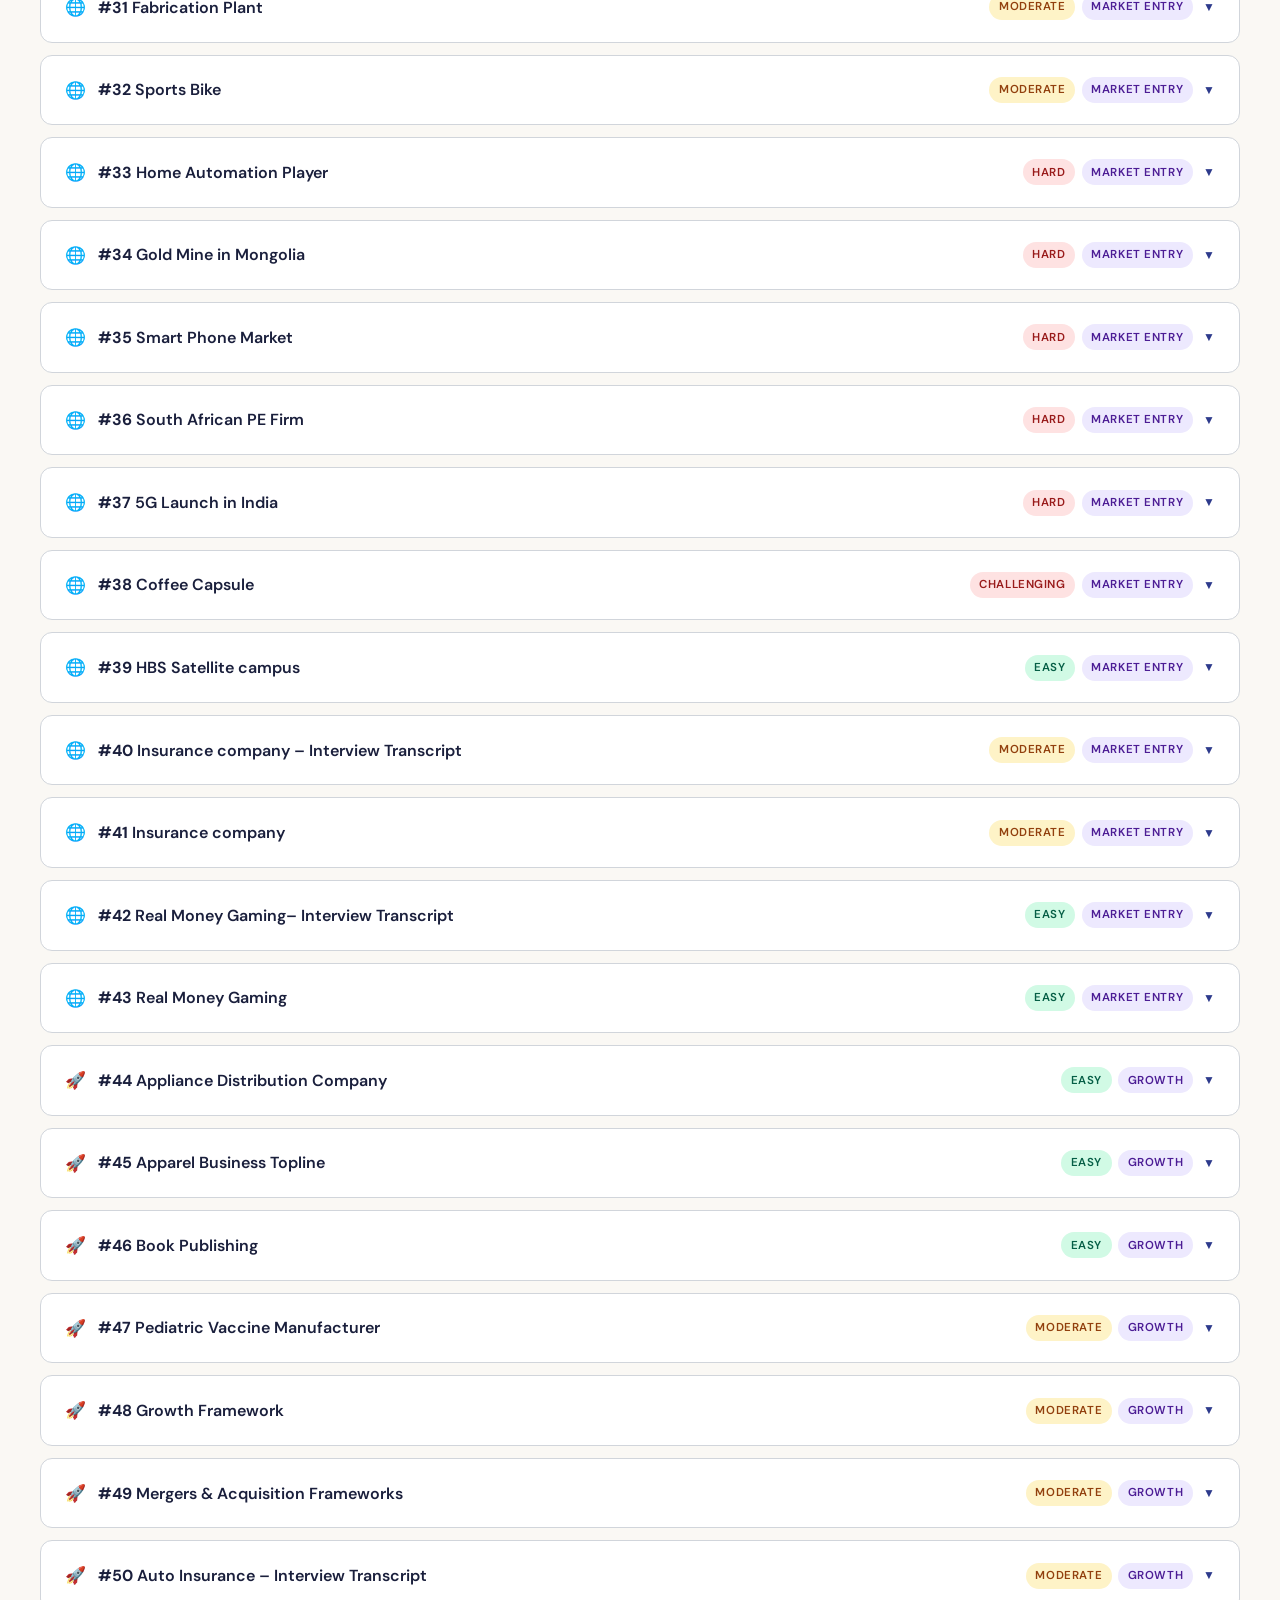
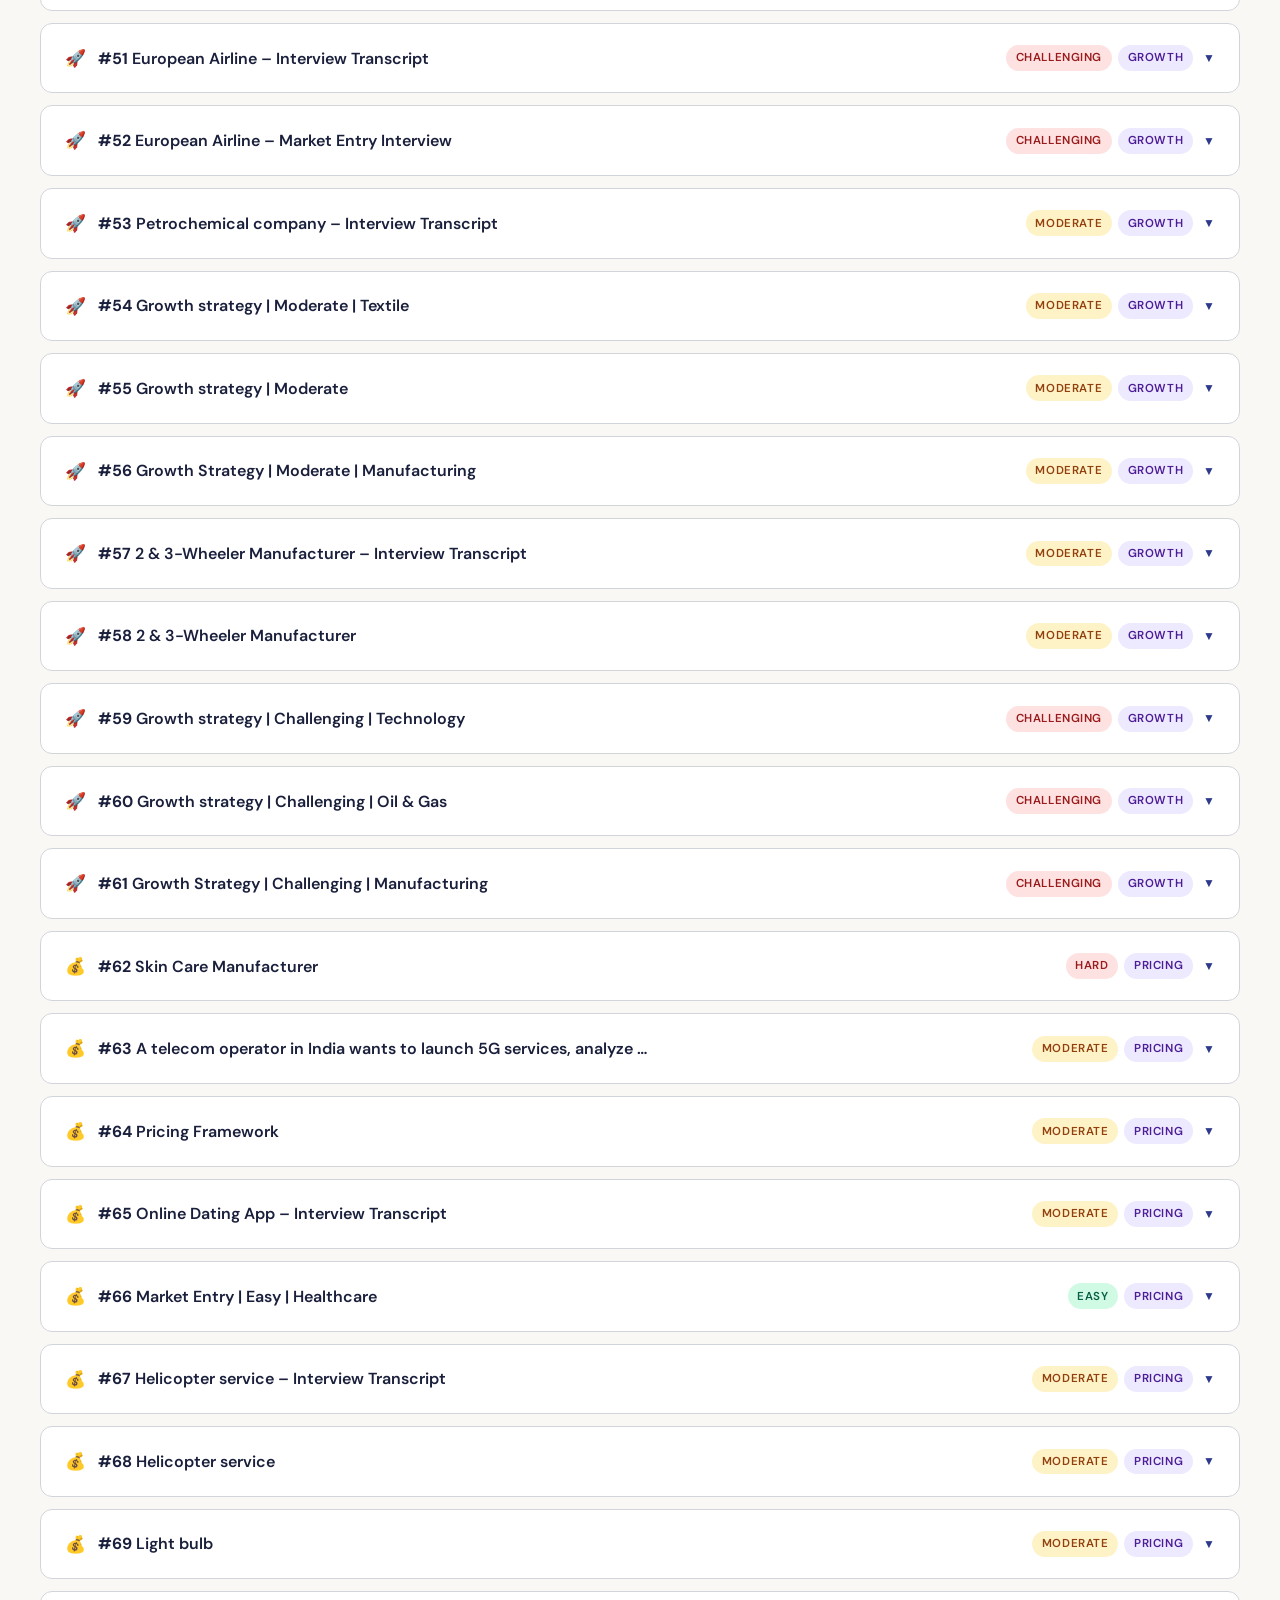
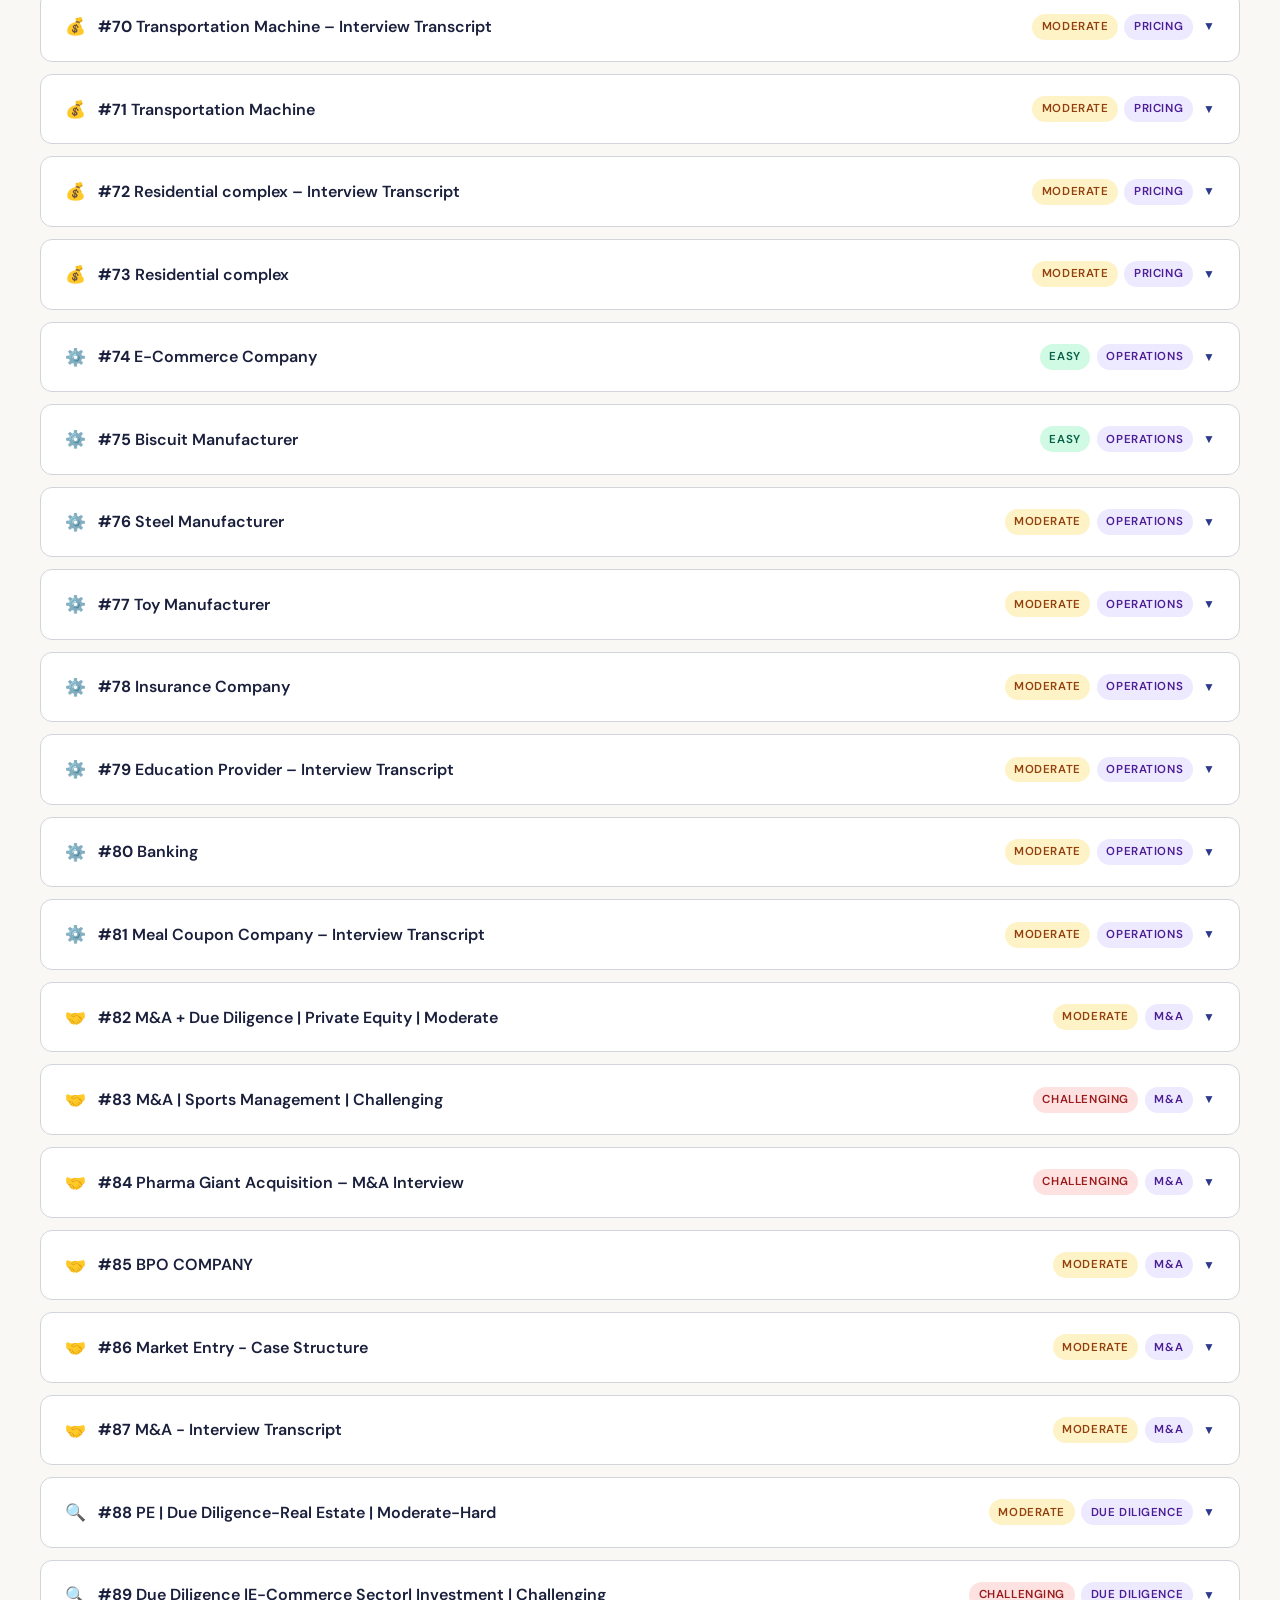
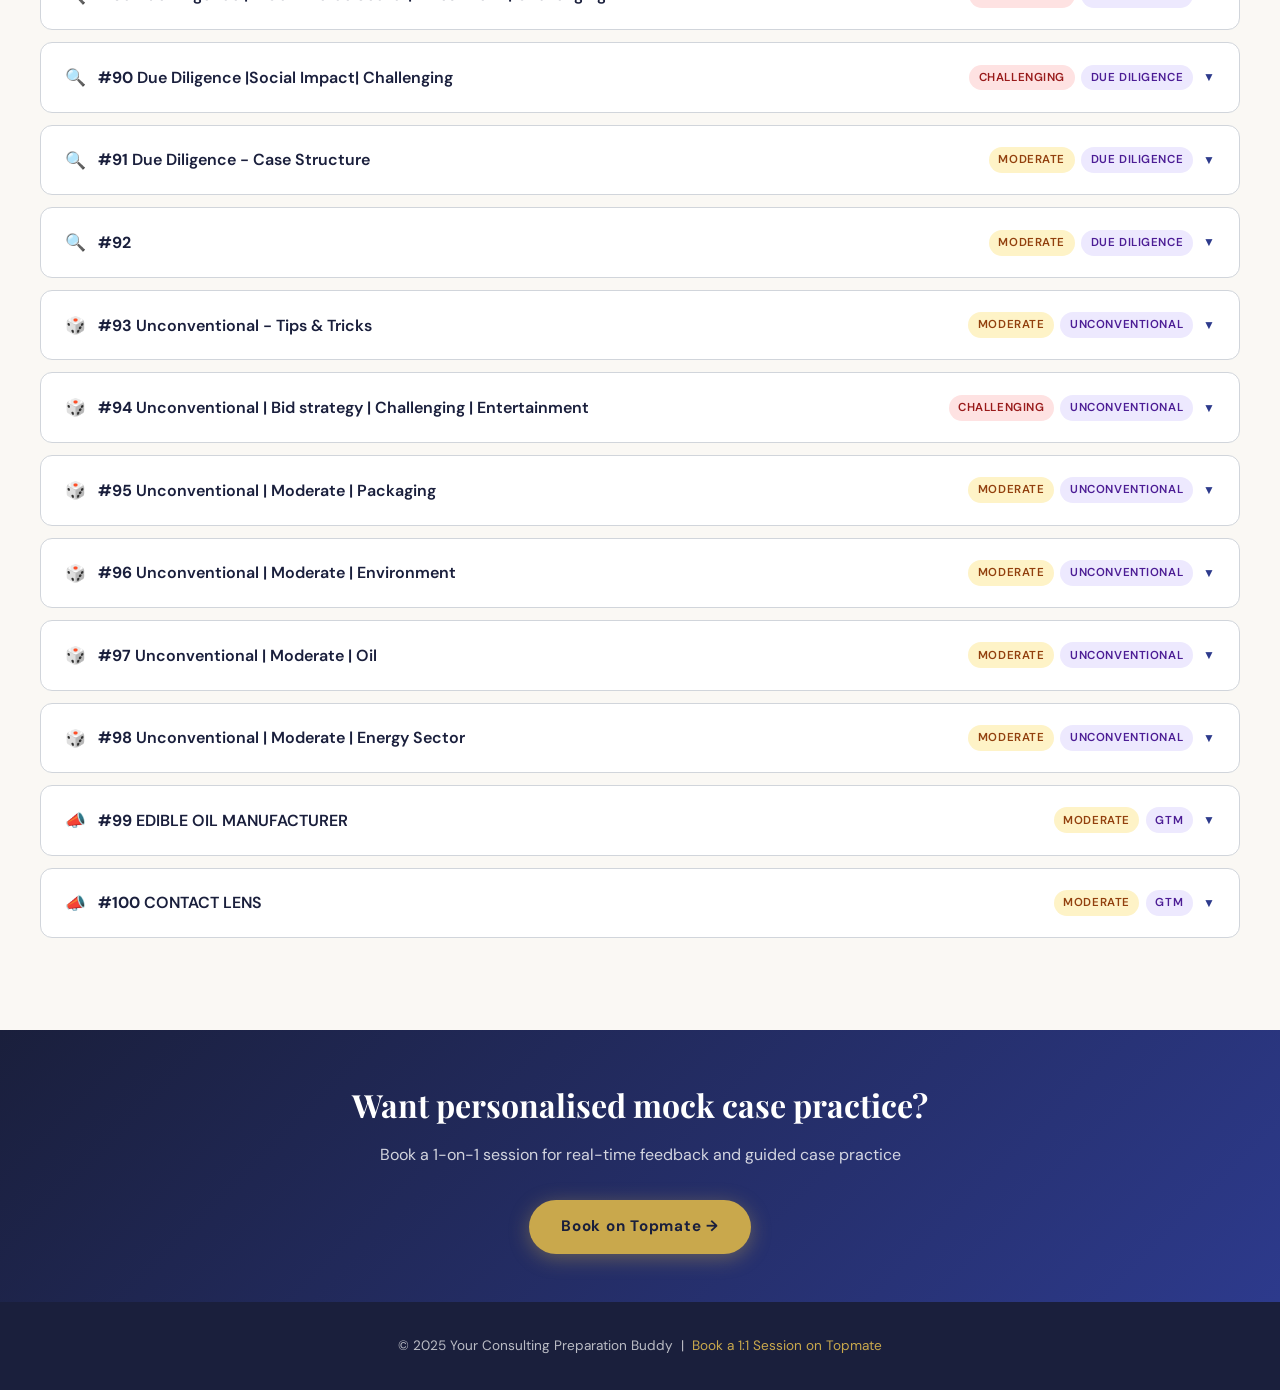
==== commit f88e2549: "Update website pages" ====
--- a/cases.html
+++ b/cases.html
@@ -4,47 +4,63 @@
 <meta charset="UTF-8">
 <meta name="viewport" content="width=device-width, initial-scale=1.0">
 <title>Case Interview Practice | Consulting Prep Buddy</title>
-<link rel="icon" type="image/png" href="logo.png">
 <link rel="stylesheet" href="styles.css">
+<style>
+/* Dialogue Q&A styles */
+.dialogue-block { margin-bottom: 0; }
+.turn { display: flex; gap: 0.75rem; margin-bottom: 0.9rem; align-items: flex-start; }
+.turn-label {
+  font-size: 0.7rem; font-weight: 800; letter-spacing: 0.07em;
+  text-transform: uppercase; white-space: nowrap; min-width: 82px;
+  padding: 0.28rem 0.55rem; border-radius: 20px; margin-top: 0.1rem; flex-shrink: 0;
+}
+.turn-label.interviewer { background: #2d3a8c1a; color: #2d3a8c; }
+.turn-label.candidate  { background: #16a34a1a; color: #15803d; }
+.turn-text { font-size: 0.9rem; line-height: 1.72; }
+.turn-text.interviewer { color: #1a1f3c; font-weight: 500; }
+.turn-text.candidate   { color: #15803d; }
+.case-problem {
+  background: linear-gradient(135deg,#f0f4ff,#e8f0ff);
+  border-left: 4px solid var(--indigo);
+  border-radius: 0 10px 10px 0;
+  padding: 1rem 1.25rem; margin-bottom: 1.25rem;
+  font-size: 0.9rem; color: var(--navy); font-weight: 500;
+}
+.case-meta { display:flex; gap:0.5rem; flex-wrap:wrap; margin-bottom:1rem; }
+.accord-count { font-size:0.8rem; color:var(--gray-500); margin-bottom:1rem; }
+</style>
 </head>
 <body>
 <nav>
   <div class="nav-inner">
     <a class="nav-logo" href="index.html"><img src="logo.png" alt="Your Consulting Preparation Buddy" style="height:44px;width:auto;display:block;"></a>
     <div class="nav-links">
-      <a href="index.html">Home</a>
-      <a href="industry.html">Industry Sectors</a>
-      <a href="frameworks.html">Frameworks</a>
-      <a href="cases.html" class="active">Case Practice</a>
-      <a href="guesstimates.html">Guesstimates</a>
-      <a href="tips.html">Tips &amp; Tricks</a>
-      <a href="guidance.html">Personalized Guidance</a>
+      <a href="index.html">🏠 Home</a>
+      <a href="industry.html">🏭 Industry Sectors</a>
+      <a href="frameworks.html">🧩 Frameworks</a>
+      <a href="cases.html" class="active">💼 Case Practice</a>
+      <a href="guesstimates.html">📊 Guesstimates</a>
+      <a href="tips.html">💡 Tips &amp; Tricks</a>
+      <a href="guidance.html">🎯 Personalized Guidance</a>
       <a href="https://topmate.io/kunal_sadhukhan" target="_blank" class="nav-cta">📅 Book a Session</a>
     </div>
   </div>
 </nav>
-
 <div class="page-hero">
   <h1>Case Interview Practice</h1>
-  <p>100 detailed case interview transcripts across Profitability, Market Entry, Growth, Pricing, M&amp;A, Operations and more</p>
-</div>
-
+  <p>100 detailed case interview transcripts — click any case to expand and read the full Interviewer–Candidate dialogue</p>
+</div>
 <section>
 <div class="section-inner">
-
 <div class="topmate-banner">
-  <div>
-    <h3>Practice Cases 1-on-1 with an Expert</h3>
-    <p>Get real-time feedback on your case approach, structure &amp; communication skills</p>
-  </div>
+  <div><h3>Practice Cases 1-on-1 with an Expert</h3><p>Get real-time feedback on your case approach, structure &amp; communication skills</p></div>
   <a href="https://topmate.io/kunal_sadhukhan" target="_blank" class="btn-white">Book on Topmate →</a>
 </div>
 
 <div style="display:flex;align-items:center;justify-content:space-between;flex-wrap:wrap;gap:1rem;margin-bottom:1rem;">
-  <p style="color:var(--gray-500);font-size:0.9rem;">Showing <span id="case-count">100</span> cases — click any card to read full transcript</p>
+  <p class="accord-count">Showing <span id="case-count">100</span> cases — click any row to expand and read</p>
   <input id="case-search" class="search-box" type="text" placeholder="🔍 Search cases..." style="margin:0;max-width:320px;">
 </div>
-
 <div class="filter-tabs" id="type-filters">
   <div class="filter-tab active" data-type="All">All (100)</div>
   <div class="filter-tab" data-type="Profitability">📉 Profitability</div>
@@ -56,63 +72,141 @@
   <div class="filter-tab" data-type="Due Diligence">🔍 Due Diligence</div>
   <div class="filter-tab" data-type="Unconventional">🎲 Unconventional</div>
 </div>
-
 <div id="cases-list"></div>
-
-<!-- Case Modal -->
-<div id="case-modal" class="modal-overlay">
-  <div class="modal-box" style="max-width:900px;">
-    <button class="modal-close" onclick="closeCaseModal()">✕</button>
-    <div id="case-modal-content"></div>
-  </div>
-</div>
-
 </div>
 </section>
-
 <div class="callout-banner">
   <h2>Want personalised mock case practice?</h2>
   <p>Book a 1-on-1 session for real-time feedback and guided case practice</p>
-  <a href="https://topmate.io/kunal_sadhukhan" target="_blank" class="btn-primary btn-gold" style="margin-top:0.5rem;">Book on Topmate →</a>
-</div>
-
-<footer>
-  <p>© 2025 Your Consulting Preparation Buddy &nbsp;|&nbsp; <a href="https://topmate.io/kunal_sadhukhan" target="_blank">Book a 1:1 Session on Topmate</a></p>
-</footer>
-
+  <a href="https://topmate.io/kunal_sadhukhan" target="_blank" class="btn-primary btn-gold" style="margin-top:.5rem;">Book on Topmate →</a>
+</div>
+<footer><p>© 2025 Your Consulting Preparation Buddy &nbsp;|&nbsp; <a href="https://topmate.io/kunal_sadhukhan" target="_blank">Book a 1:1 Session on Topmate</a></p></footer>
 <button id="chatbot-toggle">🎓</button>
 <div id="chatbot-window">
-  <div class="chat-header">
-    <div class="chat-header-icon">🎓</div>
-    <div class="chat-header-text"><h4>Consulting Prep Assistant</h4><p>Ask for help with any case</p></div>
-  </div>
-  <div class="chat-messages" id="chat-messages">
-    <div class="chat-msg bot">Hi! 👋 Ask about any case type. For live mock practice with real feedback, book a 1-on-1 session on Topmate!</div>
-  </div>
-  <div class="chat-input-area">
-    <input id="chat-input" class="chat-input" type="text" placeholder="e.g. How do I approach a profitability case?">
-    <button id="chat-send" class="chat-send">➤</button>
-  </div>
-</div>
-
+  <div class="chat-header"><div class="chat-header-icon">🎓</div><div class="chat-header-text"><h4>Consulting Prep Assistant</h4><p>Ask for help with any case</p></div></div>
+  <div class="chat-messages" id="chat-messages"><div class="chat-msg bot">Hi! 👋 Ask about any case type. For live mock practice with real feedback, book a 1-on-1 session on Topmate!</div></div>
+  <div class="chat-input-area"><input id="chat-input" class="chat-input" type="text" placeholder="e.g. How do I approach a profitability case?"><button id="chat-send" class="chat-send">➤</button></div>
+</div>
 <script src="cases_data.js"></script>
 <script>
-const TYPE_ICONS = {
-  'Profitability': '📉', 'Market Entry': '🌐', 'Growth': '🚀', 'Pricing': '💰',
-  'Operations': '⚙️', 'M&A': '🤝', 'Due Diligence': '🔍', 'Unconventional': '🎲', 'GTM': '📣'
-};
-const DIFF_CLASS = { 'Easy': 'tag-easy', 'Moderate': 'tag-moderate', 'Hard': 'tag-hard', 'Challenging': 'tag-hard' };
-
-let activeType = 'All';
-let searchQuery = '';
+const TYPE_ICONS={'Profitability':'📉','Market Entry':'🌐','Growth':'🚀','Pricing':'💰','Operations':'⚙️','M&A':'🤝','Due Diligence':'🔍','Unconventional':'🎲','GTM':'📣'};
+const DIFF_CLASS={'Easy':'tag-easy','Moderate':'tag-moderate','Hard':'tag-hard','Challenging':'tag-hard'};
+
+let activeType='All', searchQ='';
+
+/* ── Smart dialogue parser ── */
+function parseDialogue(rawText) {
+  // Clean the text
+  let text = rawText
+    .replace(/\\n/g, '\n')
+    .replace(/Case Index \| Main Index[^\n]*/g, '')
+    .replace(/Case Facts & Notes[\s\S]*$/,'')
+    .replace(/Interviewee Notes[\s\S]{0,50}Case Facts[\s\S]*$/,'')
+    .replace(/Interviewee[\s\S]{0,30}Notes[\s\S]*$/,'')
+    .replace(/Key Learnings[\s\S]*$/,'')
+    .replace(/Recommendations[\s\S]*$/,'')
+    .replace(/\([Cc]\) Consult Club[^\n]*/g,'')
+    .replace(/© [^\n]*/g,'')
+    .replace(/---PAGE \d+---/g,'')
+    .trim();
+
+  // Extract problem statement (first lines before dialogue)
+  const lines = text.split('\n').map(l=>l.trim()).filter(l=>l.length>3);
+  let problem = '';
+  let dialogueLines = [];
+  let foundDialogue = false;
+
+  for (let i = 0; i < lines.length; i++) {
+    const line = lines[i];
+    if (!problem && (line.includes('client') || line.includes('Client')) && line.length > 30) {
+      problem = line;
+    }
+    if (i > 0) dialogueLines.push(line);
+  }
+
+  if (!problem && lines.length > 0) problem = lines[0];
+
+  // Now parse dialogue lines into Interviewer / Candidate turns
+  // Heuristic rules:
+  // INTERVIEWER signals: short affirmative + question, direct questions, "Good.", "Yes.", "No.", "Correct.", "That's right."
+  // CANDIDATE signals: "I would", "I want", "I'd like", "Let me", long analytical sentences
+  
+  const interviewerPhrases = [
+    /^(yes|no|correct|right|good|great|okay|alright|sure|proceed|fair|exactly|that('s| is) (right|correct|fair|good|great)|well done|excellent|interesting|noted|understood|perfect)/i,
+    /^(can you|could you|what (is|are|do|would|can)|how (would|do|can|is)|why (would|do|is)|tell me|help me|please|walk me|give me|explain|describe|identify|analyze|find|suggest|think about)/i,
+    /^(so,? (you|the|it|we)|let's|let us|now,?|next,?|moving on|coming to|going back|returning to)/i,
+  ];
+  
+  const candidatePhrases = [
+    /^(i (would|will|want|need|think|believe|feel|suggest|recommend|see|understand|know|have|am|can|could|shall|may|might))/i,
+    /^(let me|to (begin|start|answer|address|understand|summarize|recap|conclude|analyze))/i,
+    /^(first(ly)?|second(ly)?|third(ly)?|the (first|second|third|key|main|primary|major)|my (approach|recommendation|analysis|structure|hypothesis|view|thought|suggestion))/i,
+    /^(based on|given (that|the|this)|since (the|we|our|it)|this (means|indicates|suggests|implies)|therefore|hence|thus)/i,
+  ];
+
+  const turns = [];
+  let currentRole = null;
+  let currentText = '';
+
+  const flushTurn = () => {
+    if (currentText.trim().length > 5) {
+      turns.push({ role: currentRole || 'candidate', text: currentText.trim() });
+    }
+    currentText = '';
+  };
+
+  for (const line of dialogueLines) {
+    if (!line || line.length < 4) continue;
+    
+    let detectedRole = null;
+    const lowerLine = line.toLowerCase();
+    
+    // Check interviewer signals
+    for (const pattern of interviewerPhrases) {
+      if (pattern.test(line)) { detectedRole = 'interviewer'; break; }
+    }
+    
+    // Check candidate signals (override if stronger match)
+    if (!detectedRole || detectedRole === 'interviewer') {
+      for (const pattern of candidatePhrases) {
+        if (pattern.test(line)) { detectedRole = 'candidate'; break; }
+      }
+    }
+    
+    // Length heuristic: very short lines tend to be interviewer responses
+    if (!detectedRole) {
+      if (line.length < 60 && line.endsWith('?')) detectedRole = 'interviewer';
+      else if (line.length > 120) detectedRole = 'candidate';
+      else detectedRole = currentRole || 'candidate';
+    }
+
+    if (detectedRole !== currentRole && currentText) {
+      flushTurn();
+      currentRole = detectedRole;
+      currentText = line + ' ';
+    } else {
+      currentRole = detectedRole;
+      currentText += line + ' ';
+    }
+  }
+  flushTurn();
+
+  return { problem, turns };
+}
+
+function renderDialogue(turns) {
+  if (!turns || turns.length === 0) return '<p style="color:var(--gray-500);font-size:.9rem;">Detailed transcript available in expanded view.</p>';
+  return turns.map(t => `
+    <div class="turn">
+      <span class="turn-label ${t.role}">${t.role === 'interviewer' ? '🎙 Interviewer' : '🧑‍💼 Candidate'}</span>
+      <div class="turn-text ${t.role}">${escHtml(t.text)}</div>
+    </div>`).join('');
+}
 
 function getFiltered() {
   return CASES.filter(c => {
     const matchType = activeType === 'All' || c.type === activeType;
-    const matchSearch = !searchQuery || 
-      c.title.toLowerCase().includes(searchQuery) || 
-      c.type.toLowerCase().includes(searchQuery) ||
-      c.content.toLowerCase().includes(searchQuery.slice(0,30));
+    const matchSearch = !searchQ || c.title.toLowerCase().includes(searchQ) || c.type.toLowerCase().includes(searchQ) || c.content.toLowerCase().includes(searchQ.slice(0,25));
     return matchType && matchSearch;
   });
 }
@@ -120,73 +214,50 @@
 function renderCases() {
   const filtered = getFiltered();
   document.getElementById('case-count').textContent = filtered.length;
-  
-  const list = document.getElementById('cases-list');
-  list.innerHTML = filtered.map((c, i) => `
+  document.getElementById('cases-list').innerHTML = filtered.map(c => {
+    const parsed = parseDialogue(c.content);
+    const problemHtml = parsed.problem ? `<div class="case-problem">📋 <strong>Case Problem:</strong> ${escHtml(parsed.problem)}</div>` : '';
+    const dialogueHtml = renderDialogue(parsed.turns);
+    return `
     <div class="accordion-item" id="case-${c.id}">
-      <div class="accordion-header" onclick="openCaseModal(${c.id})">
-        <div style="display:flex;align-items:center;gap:0.75rem;flex-wrap:wrap;">
-          <span style="font-size:1.1rem;">${TYPE_ICONS[c.type] || '📋'}</span>
-          <span><strong>#${c.id}</strong> ${escHtml(c.title.substring(0,70))}${c.title.length>70?'...':''}</span>
-        </div>
-        <div style="display:flex;gap:0.5rem;align-items:center;flex-shrink:0;">
+      <div class="accordion-header" onclick="togCase(this)">
+        <div style="display:flex;align-items:center;gap:.75rem;flex-wrap:wrap;">
+          <span style="font-size:1.05rem;">${TYPE_ICONS[c.type]||'📋'}</span>
+          <span><strong>#${c.id}</strong> ${escHtml(c.title.substring(0,65))}${c.title.length>65?'…':''}</span>
+        </div>
+        <div style="display:flex;gap:.4rem;align-items:center;flex-shrink:0;">
           <span class="tag ${DIFF_CLASS[c.difficulty]||'tag-moderate'}">${c.difficulty}</span>
           <span class="tag tag-sector">${c.type}</span>
-          <span style="color:var(--indigo);font-size:0.8rem;font-weight:600;">READ →</span>
+          <span class="accordion-arrow" style="margin-left:.25rem;">▼</span>
         </div>
       </div>
-    </div>
-  `).join('');
-}
-
-function openCaseModal(id) {
-  const c = CASES.find(x => x.id === id);
-  if (!c) return;
-  const content = c.content.replace(/\\n/g, '\n');
-  document.getElementById('case-modal-content').innerHTML = `
-    <div style="display:flex;gap:0.75rem;flex-wrap:wrap;margin-bottom:1rem;">
-      <span class="tag ${DIFF_CLASS[c.difficulty]||'tag-moderate'}">${c.difficulty}</span>
-      <span class="tag tag-sector">${TYPE_ICONS[c.type]||''} ${c.type}</span>
-    </div>
-    <h2 style="font-family:'Playfair Display',serif;color:var(--navy);font-size:1.5rem;margin-bottom:1.25rem;">${escHtml(c.title)}</h2>
-    <hr style="margin-bottom:1.25rem;border:none;border-top:1px solid var(--gray-300);">
-    <pre style="white-space:pre-wrap;font-family:'DM Sans',sans-serif;font-size:0.88rem;line-height:1.8;color:var(--gray-700);">${escHtml(content)}</pre>
-    <div style="margin-top:2rem;padding:1.25rem;background:linear-gradient(135deg,var(--topmate-blue),#1e2d8f);border-radius:12px;color:white;">
-      <p style="margin-bottom:0.75rem;font-weight:600;">Want real-time feedback on this case type?</p>
-      <a href="https://topmate.io/kunal_sadhukhan" target="_blank" class="btn-white">Book a 1-on-1 Session on Topmate →</a>
-    </div>
-  `;
-  document.getElementById('case-modal').classList.add('open');
-  document.body.style.overflow = 'hidden';
-}
-
-function closeCaseModal() {
-  document.getElementById('case-modal').classList.remove('open');
-  document.body.style.overflow = '';
-}
-
-function escHtml(s) {
-  return String(s).replace(/&/g,'&amp;').replace(/</g,'&lt;').replace(/>/g,'&gt;');
-}
-
-document.getElementById('case-modal').addEventListener('click', function(e) {
-  if (e.target === this) closeCaseModal();
-});
+      <div class="accordion-body">
+        <div class="case-meta">
+          <span class="tag ${DIFF_CLASS[c.difficulty]||'tag-moderate'}">${c.difficulty}</span>
+          <span class="tag tag-sector">${TYPE_ICONS[c.type]||''} ${c.type}</span>
+        </div>
+        ${problemHtml}
+        <div style="display:flex;gap:1rem;margin-bottom:1rem;font-size:.78rem;font-weight:700;text-transform:uppercase;letter-spacing:.06em;">
+          <span style="color:#2d3a8c;">🎙 Interviewer</span>
+          <span style="color:#15803d;">🧑‍💼 Candidate</span>
+        </div>
+        <div class="dialogue-block">${dialogueHtml}</div>
+
+      </div>
+    </div>`;
+  }).join('');
+}
+
+function togCase(header) { header.parentElement.classList.toggle('open'); }
+function escHtml(s){ return String(s).replace(/&/g,'&amp;').replace(/</g,'&lt;').replace(/>/g,'&gt;'); }
 
 document.querySelectorAll('#type-filters .filter-tab').forEach(btn => {
-  btn.addEventListener('click', function() {
-    document.querySelectorAll('#type-filters .filter-tab').forEach(b => b.classList.remove('active'));
-    this.classList.add('active');
-    activeType = this.dataset.type;
-    renderCases();
+  btn.addEventListener('click',function(){
+    document.querySelectorAll('#type-filters .filter-tab').forEach(b=>b.classList.remove('active'));
+    this.classList.add('active'); activeType=this.dataset.type; renderCases();
   });
 });
-
-document.getElementById('case-search').addEventListener('input', function() {
-  searchQuery = this.value.toLowerCase();
-  renderCases();
-});
-
+document.getElementById('case-search').addEventListener('input',function(){ searchQ=this.value.toLowerCase(); renderCases(); });
 renderCases();
 </script>
 <script src="chatbot.js"></script>
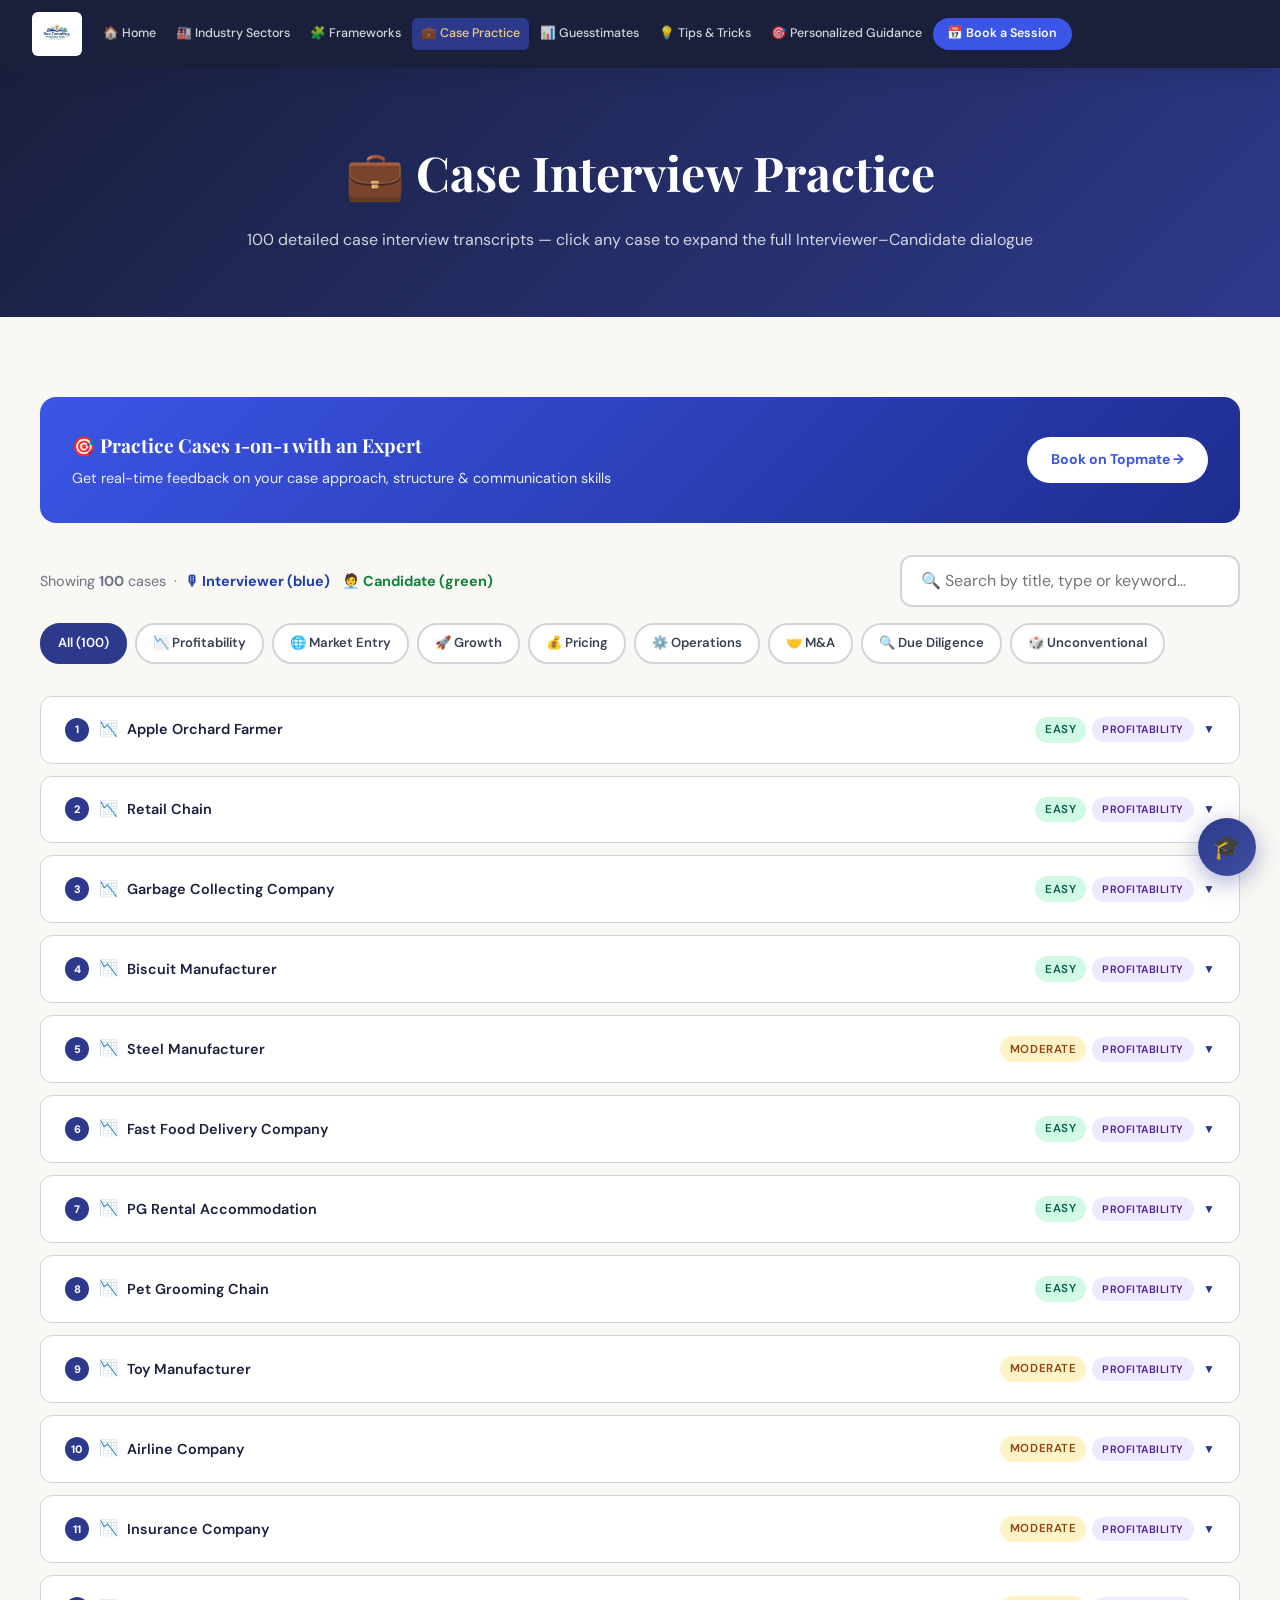
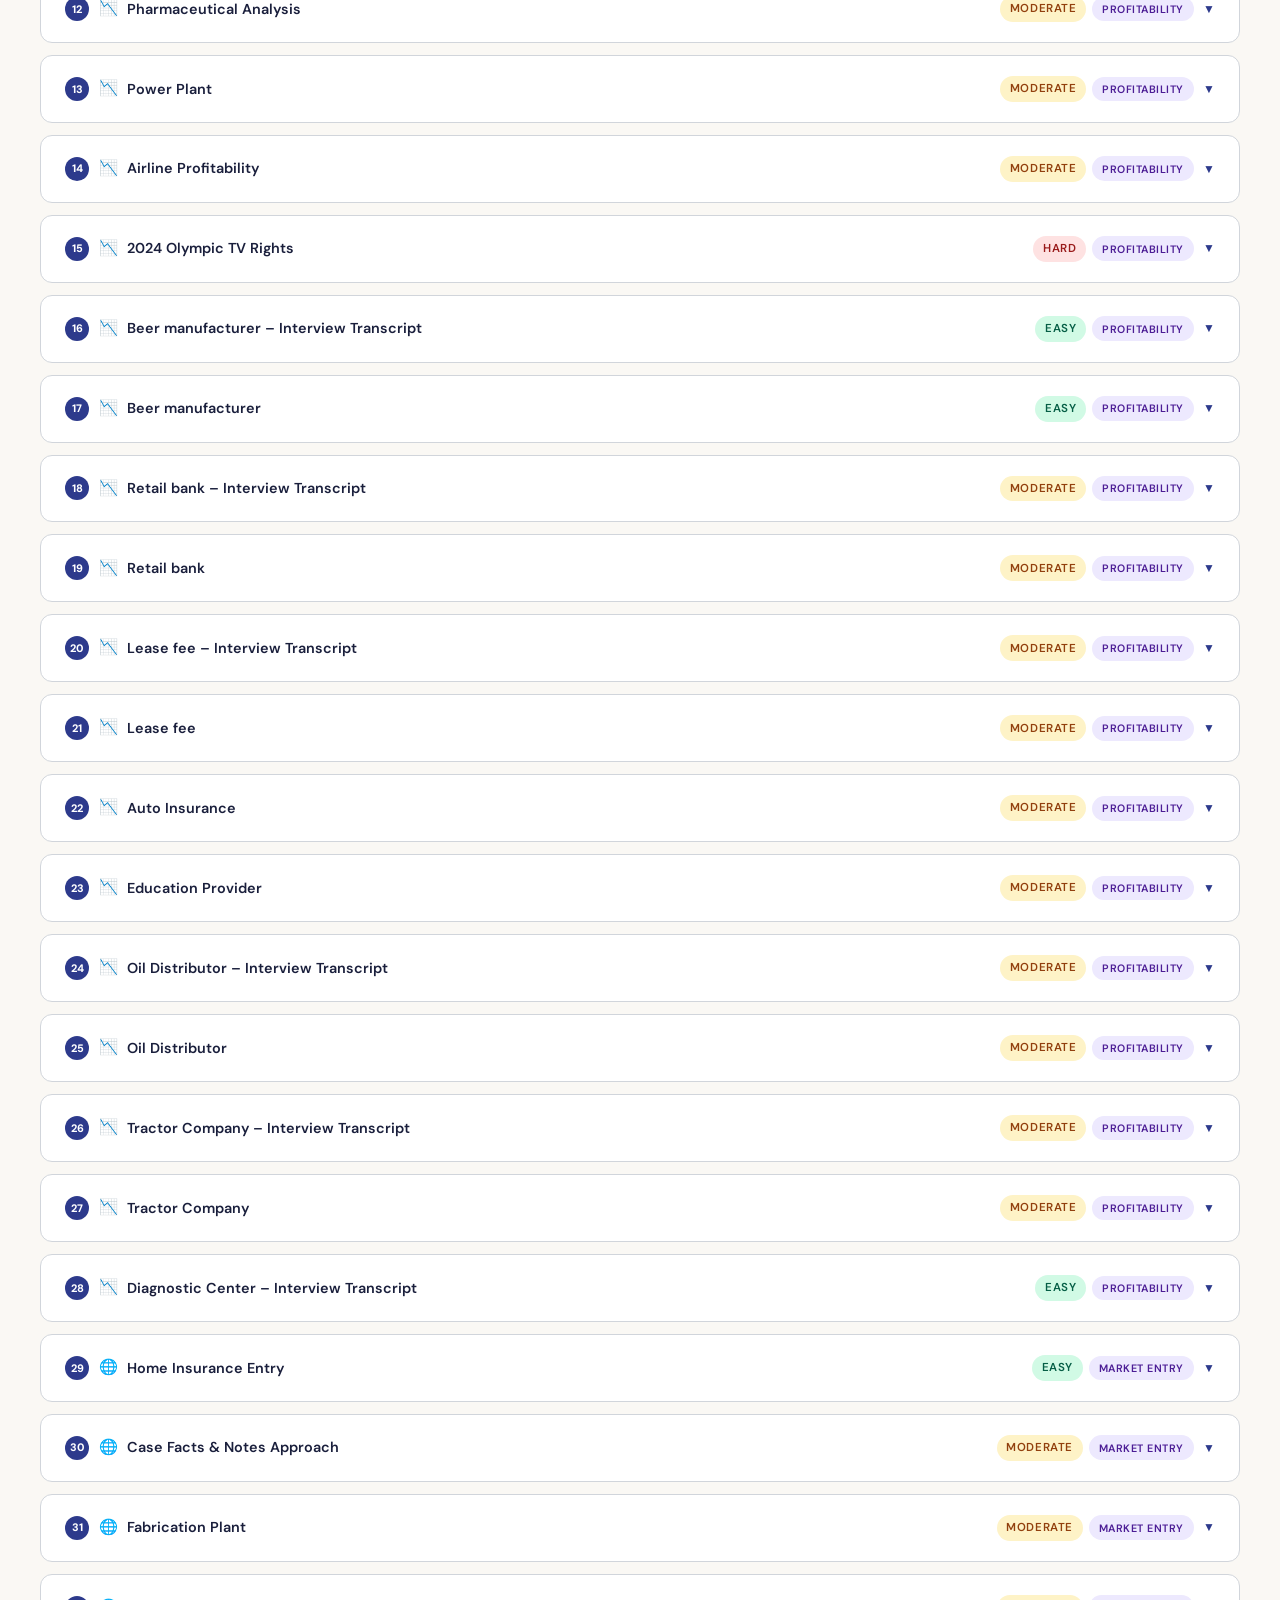
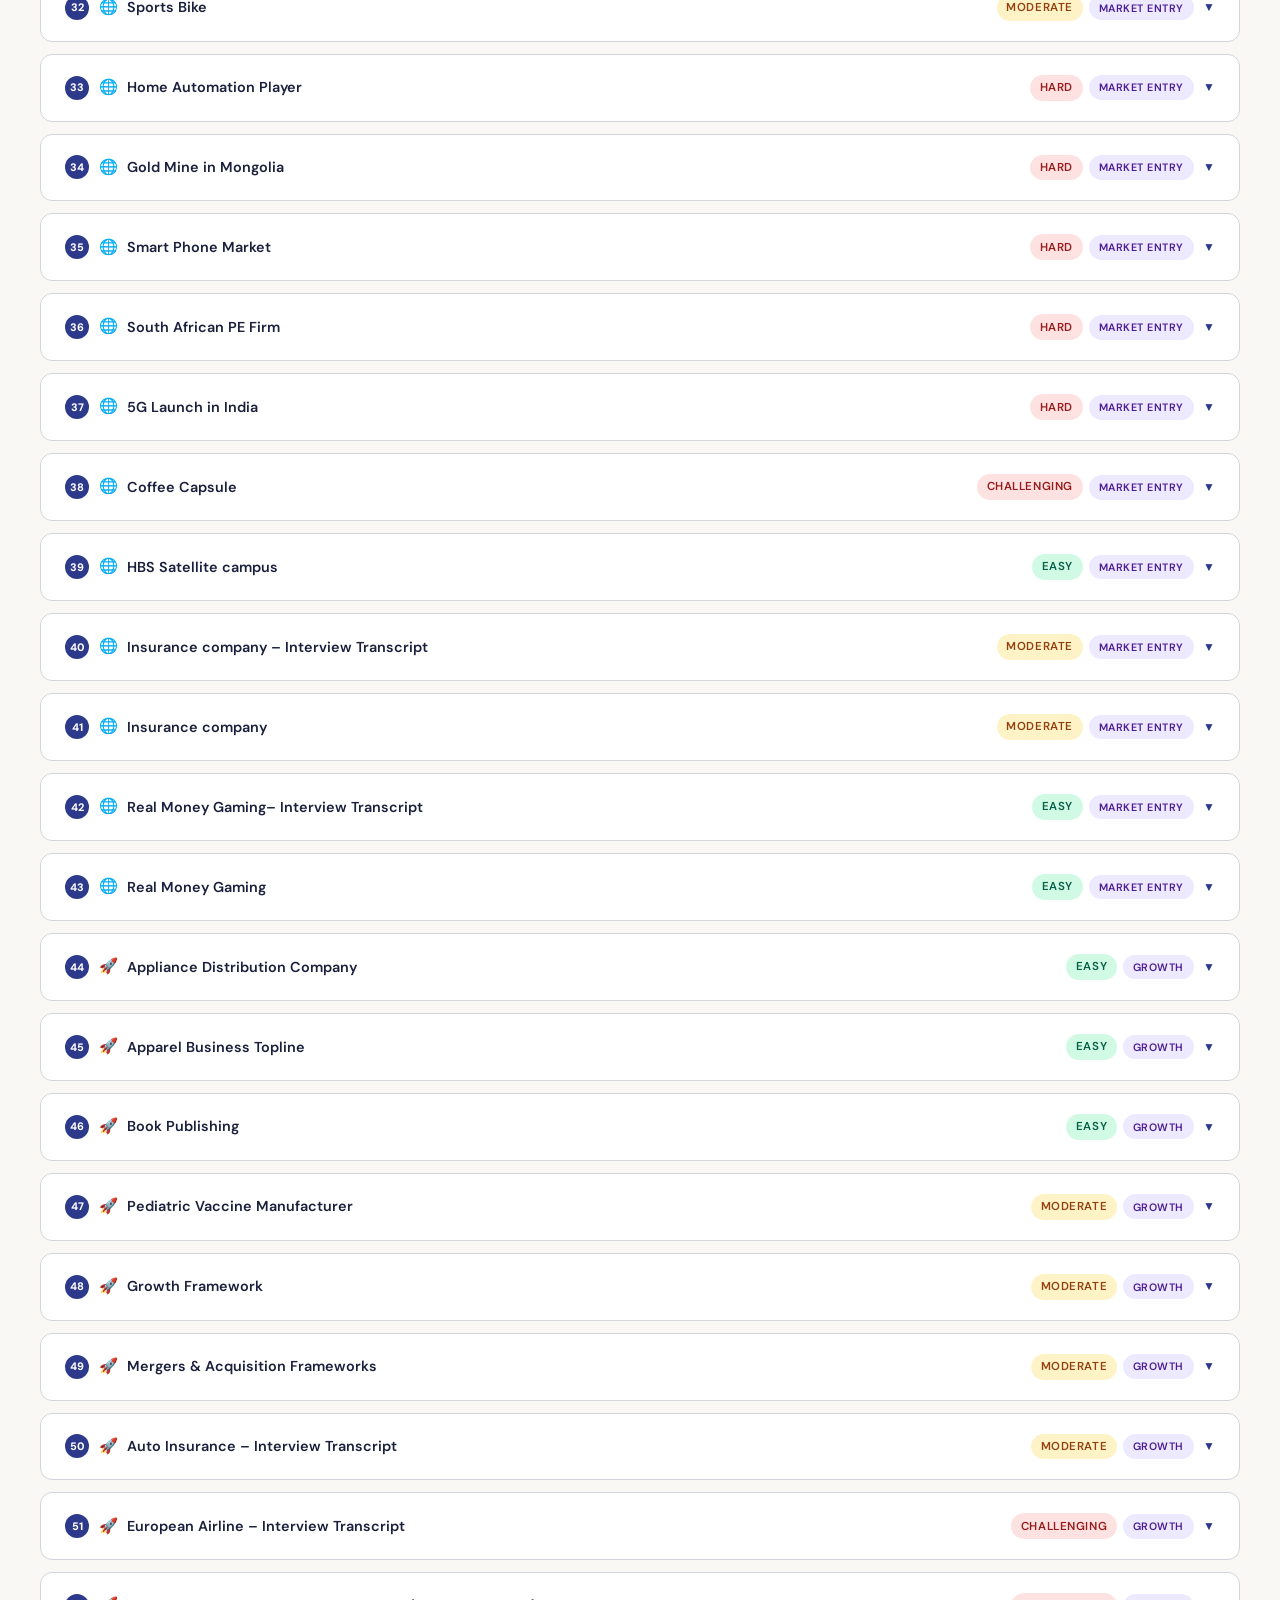
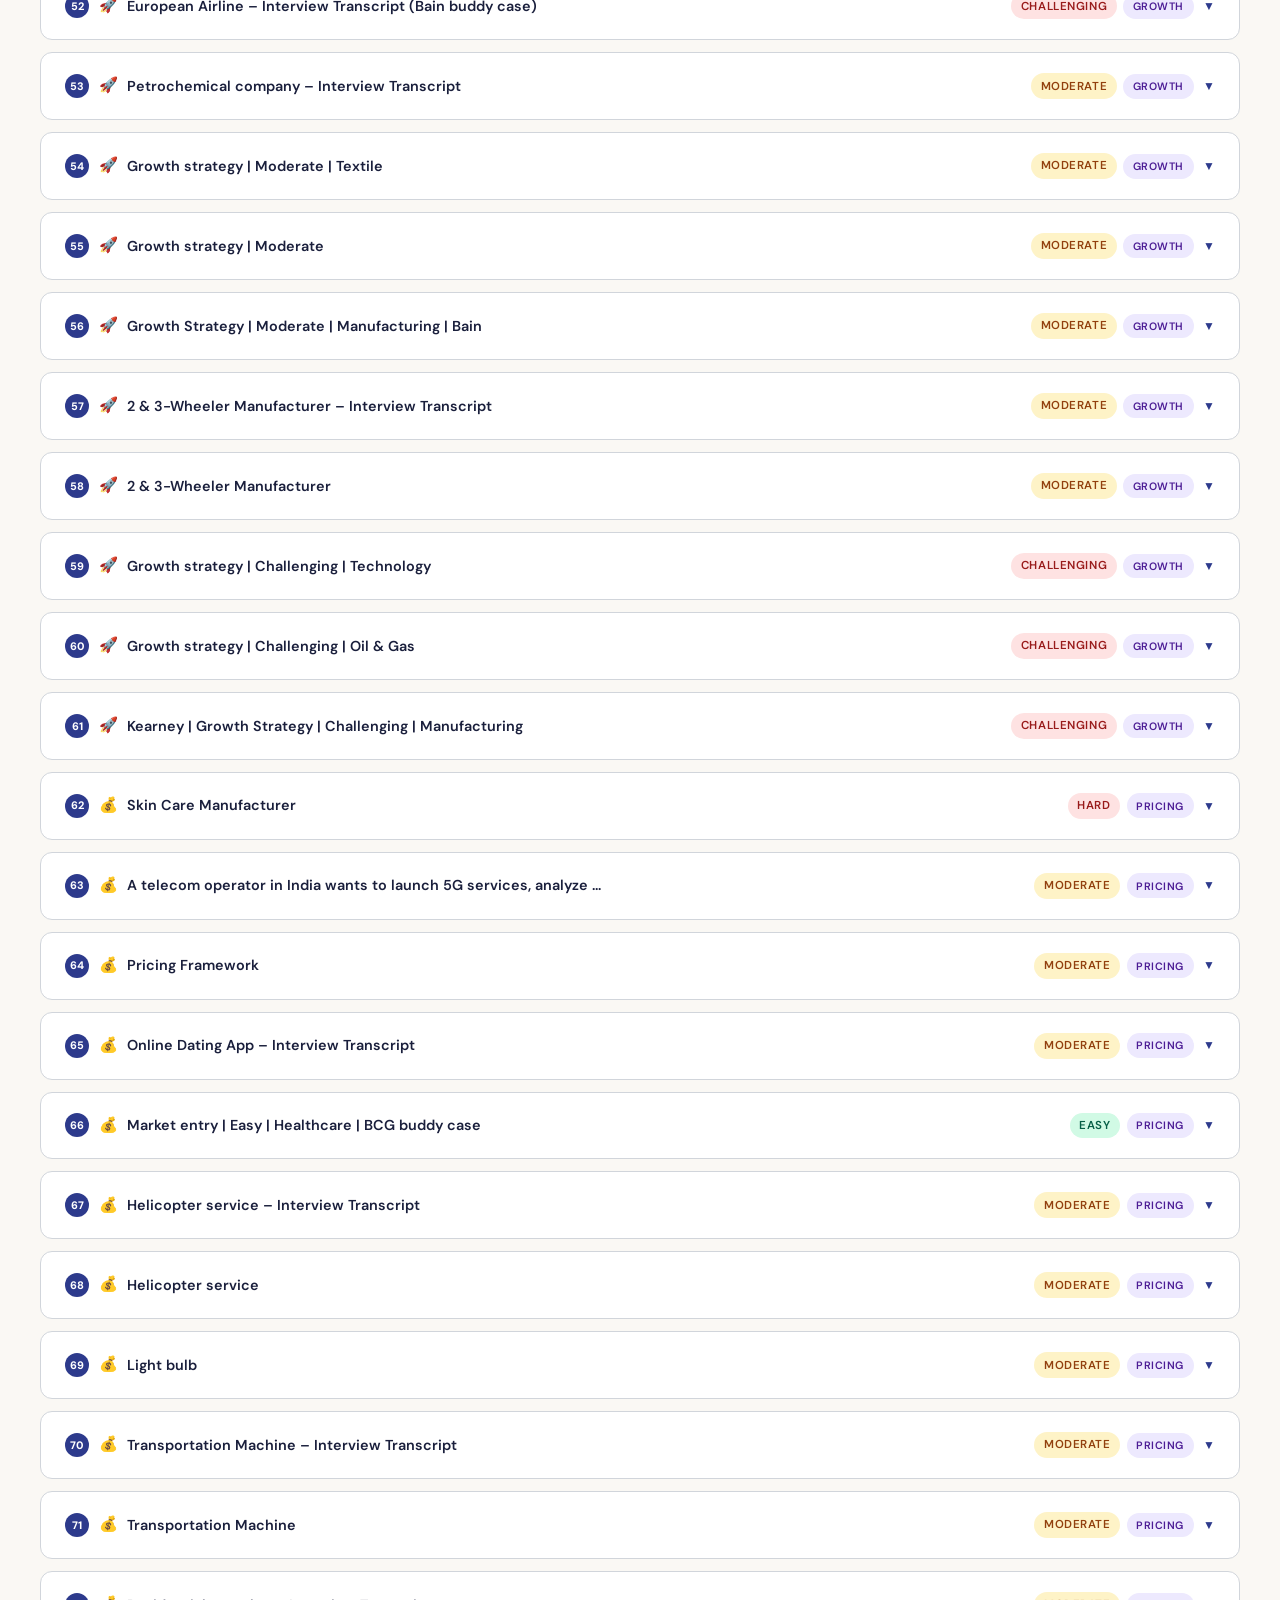
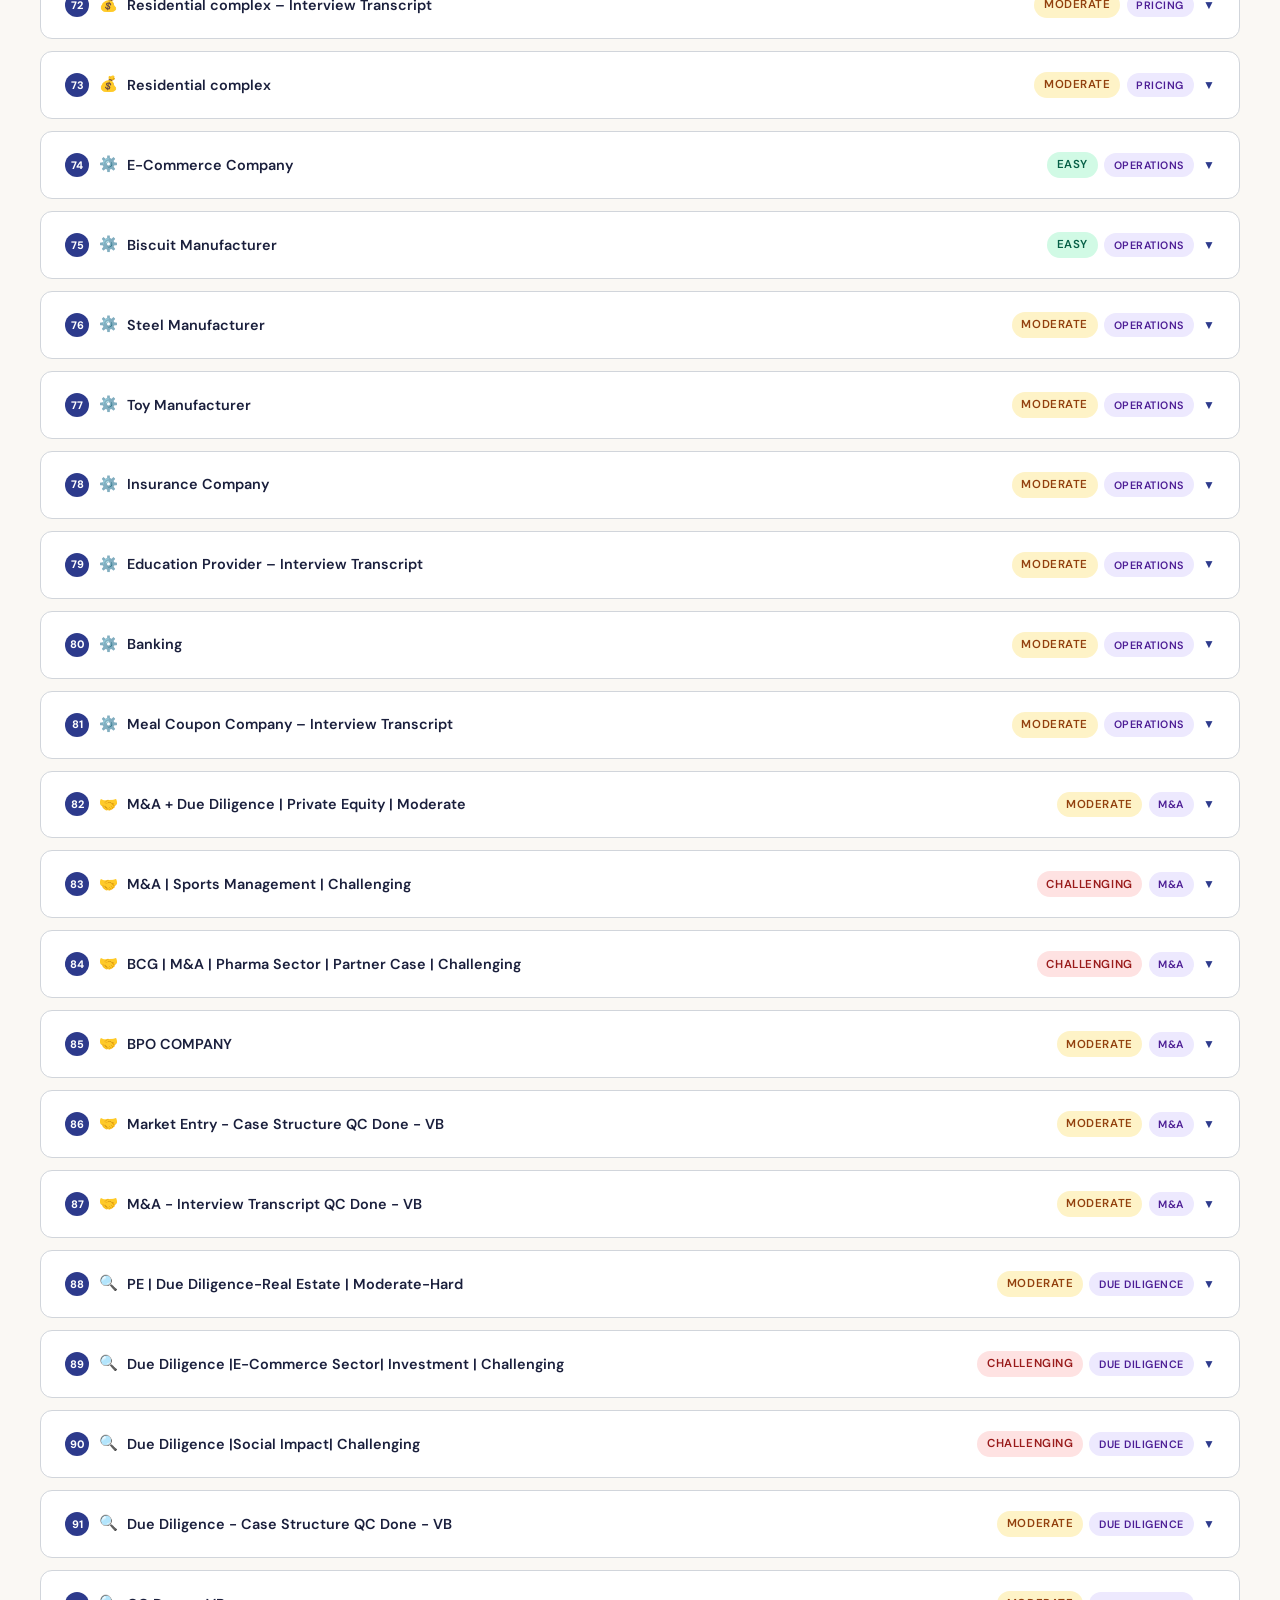
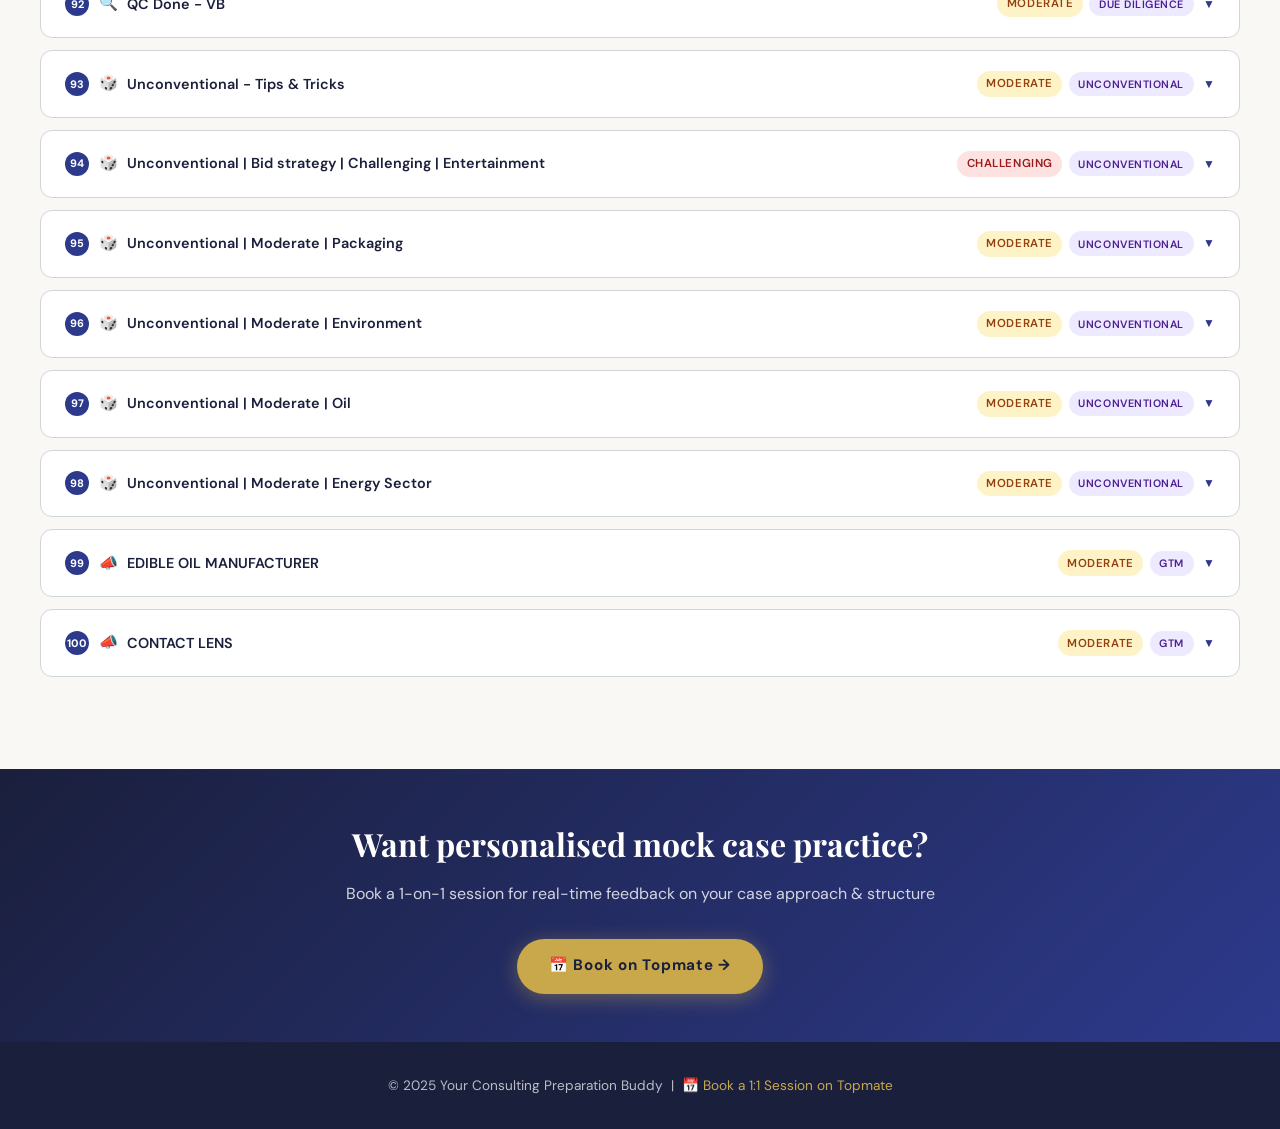
==== commit 229ebf6d: "Update website pages" ====
--- a/cases.html
+++ b/cases.html
@@ -4,30 +4,21 @@
 <meta charset="UTF-8">
 <meta name="viewport" content="width=device-width, initial-scale=1.0">
 <title>Case Interview Practice | Consulting Prep Buddy</title>
+<link rel="icon" type="image/png" href="logo.png">
 <link rel="stylesheet" href="styles.css">
 <style>
-/* Dialogue Q&A styles */
-.dialogue-block { margin-bottom: 0; }
-.turn { display: flex; gap: 0.75rem; margin-bottom: 0.9rem; align-items: flex-start; }
-.turn-label {
-  font-size: 0.7rem; font-weight: 800; letter-spacing: 0.07em;
-  text-transform: uppercase; white-space: nowrap; min-width: 82px;
-  padding: 0.28rem 0.55rem; border-radius: 20px; margin-top: 0.1rem; flex-shrink: 0;
-}
-.turn-label.interviewer { background: #2d3a8c1a; color: #2d3a8c; }
-.turn-label.candidate  { background: #16a34a1a; color: #15803d; }
-.turn-text { font-size: 0.9rem; line-height: 1.72; }
-.turn-text.interviewer { color: #1a1f3c; font-weight: 500; }
-.turn-text.candidate   { color: #15803d; }
-.case-problem {
-  background: linear-gradient(135deg,#f0f4ff,#e8f0ff);
-  border-left: 4px solid var(--indigo);
-  border-radius: 0 10px 10px 0;
-  padding: 1rem 1.25rem; margin-bottom: 1.25rem;
-  font-size: 0.9rem; color: var(--navy); font-weight: 500;
-}
-.case-meta { display:flex; gap:0.5rem; flex-wrap:wrap; margin-bottom:1rem; }
-.accord-count { font-size:0.8rem; color:var(--gray-500); margin-bottom:1rem; }
+.dialogue-wrap{display:flex;flex-direction:column;gap:.55rem;}
+.dlg-block{display:flex;gap:.75rem;align-items:flex-start;}
+.dlg-label{flex-shrink:0;min-width:96px;max-width:96px;padding:.28rem .5rem;border-radius:20px;font-size:.67rem;font-weight:800;letter-spacing:.07em;text-transform:uppercase;text-align:center;margin-top:.18rem;line-height:1.3;}
+.dlg-label.interviewer{background:#dbeafe;color:#1e40af;border:1px solid #93c5fd;}
+.dlg-label.candidate{background:#dcfce7;color:#15803d;border:1px solid #86efac;}
+.dlg-text{flex:1;font-size:.875rem;line-height:1.78;padding:.55rem .85rem;border-radius:10px;}
+.dlg-text.interviewer{background:#eff6ff;color:#1e3a6e;font-weight:500;border-left:3px solid #3b82f6;}
+.dlg-text.candidate{background:#f0fdf4;color:#14532d;border-left:3px solid #22c55e;}
+.case-problem-box{background:linear-gradient(135deg,#f0f4ff,#e8f0fe);border:1px solid #c7d7fe;border-radius:12px;padding:.9rem 1.2rem;margin-bottom:1.4rem;font-size:.9rem;color:#1e3a6e;font-weight:500;line-height:1.65;}
+.legend-bar{display:flex;gap:1.5rem;flex-wrap:wrap;margin-bottom:1.2rem;padding:.55rem 1rem;background:#f8f9fc;border-radius:8px;font-size:.78rem;font-weight:700;border:1px solid var(--gray-300);}
+.legend-i{color:#1e40af;}.legend-c{color:#15803d;}
+.case-num{display:inline-flex;align-items:center;justify-content:center;width:24px;height:24px;background:var(--indigo);color:white;border-radius:50%;font-size:.68rem;font-weight:800;flex-shrink:0;}
 </style>
 </head>
 <body>
@@ -46,21 +37,29 @@
     </div>
   </div>
 </nav>
+
 <div class="page-hero">
-  <h1>Case Interview Practice</h1>
-  <p>100 detailed case interview transcripts — click any case to expand and read the full Interviewer–Candidate dialogue</p>
+  <h1>💼 Case Interview Practice</h1>
+  <p>100 detailed case interview transcripts — click any case to expand the full Interviewer–Candidate dialogue</p>
 </div>
+
 <section>
 <div class="section-inner">
+
 <div class="topmate-banner">
-  <div><h3>Practice Cases 1-on-1 with an Expert</h3><p>Get real-time feedback on your case approach, structure &amp; communication skills</p></div>
+  <div><h3>🎯 Practice Cases 1-on-1 with an Expert</h3><p>Get real-time feedback on your case approach, structure &amp; communication skills</p></div>
   <a href="https://topmate.io/kunal_sadhukhan" target="_blank" class="btn-white">Book on Topmate →</a>
 </div>
 
 <div style="display:flex;align-items:center;justify-content:space-between;flex-wrap:wrap;gap:1rem;margin-bottom:1rem;">
-  <p class="accord-count">Showing <span id="case-count">100</span> cases — click any row to expand and read</p>
-  <input id="case-search" class="search-box" type="text" placeholder="🔍 Search cases..." style="margin:0;max-width:320px;">
+  <p style="color:var(--gray-500);font-size:.9rem;">
+    Showing <strong id="case-count">100</strong> cases &nbsp;·&nbsp;
+    <span style="color:#1e40af;font-weight:700;">🎙 Interviewer (blue)</span>&nbsp;&nbsp;
+    <span style="color:#15803d;font-weight:700;">🧑‍💼 Candidate (green)</span>
+  </p>
+  <input id="case-search" class="search-box" type="text" placeholder="🔍 Search by title, type or keyword…" style="margin:0;max-width:340px;">
 </div>
+
 <div class="filter-tabs" id="type-filters">
   <div class="filter-tab active" data-type="All">All (100)</div>
   <div class="filter-tab" data-type="Profitability">📉 Profitability</div>
@@ -72,141 +71,53 @@
   <div class="filter-tab" data-type="Due Diligence">🔍 Due Diligence</div>
   <div class="filter-tab" data-type="Unconventional">🎲 Unconventional</div>
 </div>
+
 <div id="cases-list"></div>
 </div>
 </section>
+
 <div class="callout-banner">
   <h2>Want personalised mock case practice?</h2>
-  <p>Book a 1-on-1 session for real-time feedback and guided case practice</p>
-  <a href="https://topmate.io/kunal_sadhukhan" target="_blank" class="btn-primary btn-gold" style="margin-top:.5rem;">Book on Topmate →</a>
+  <p>Book a 1-on-1 session for real-time feedback on your case approach &amp; structure</p>
+  <a href="https://topmate.io/kunal_sadhukhan" target="_blank" class="btn-primary btn-gold" style="margin-top:.5rem;">📅 Book on Topmate →</a>
 </div>
-<footer><p>© 2025 Your Consulting Preparation Buddy &nbsp;|&nbsp; <a href="https://topmate.io/kunal_sadhukhan" target="_blank">Book a 1:1 Session on Topmate</a></p></footer>
+
+<footer><p>© 2025 Your Consulting Preparation Buddy &nbsp;|&nbsp; <a href="https://topmate.io/kunal_sadhukhan" target="_blank">📅 Book a 1:1 Session on Topmate</a></p></footer>
+
 <button id="chatbot-toggle">🎓</button>
 <div id="chatbot-window">
-  <div class="chat-header"><div class="chat-header-icon">🎓</div><div class="chat-header-text"><h4>Consulting Prep Assistant</h4><p>Ask for help with any case</p></div></div>
-  <div class="chat-messages" id="chat-messages"><div class="chat-msg bot">Hi! 👋 Ask about any case type. For live mock practice with real feedback, book a 1-on-1 session on Topmate!</div></div>
+  <div class="chat-header"><div class="chat-header-icon">🎓</div><div class="chat-header-text"><h4>Consulting Prep Assistant</h4><p>Ask for help with any case type</p></div></div>
+  <div class="chat-messages" id="chat-messages"><div class="chat-msg bot">Hi! 👋 Ask about any case type — profitability, market entry, growth, pricing and more!</div></div>
   <div class="chat-input-area"><input id="chat-input" class="chat-input" type="text" placeholder="e.g. How do I approach a profitability case?"><button id="chat-send" class="chat-send">➤</button></div>
 </div>
+
 <script src="cases_data.js"></script>
 <script>
 const TYPE_ICONS={'Profitability':'📉','Market Entry':'🌐','Growth':'🚀','Pricing':'💰','Operations':'⚙️','M&A':'🤝','Due Diligence':'🔍','Unconventional':'🎲','GTM':'📣'};
 const DIFF_CLASS={'Easy':'tag-easy','Moderate':'tag-moderate','Hard':'tag-hard','Challenging':'tag-hard'};
-
 let activeType='All', searchQ='';
 
-/* ── Smart dialogue parser ── */
-function parseDialogue(rawText) {
-  // Clean the text
-  let text = rawText
-    .replace(/\\n/g, '\n')
-    .replace(/Case Index \| Main Index[^\n]*/g, '')
-    .replace(/Case Facts & Notes[\s\S]*$/,'')
-    .replace(/Interviewee Notes[\s\S]{0,50}Case Facts[\s\S]*$/,'')
-    .replace(/Interviewee[\s\S]{0,30}Notes[\s\S]*$/,'')
-    .replace(/Key Learnings[\s\S]*$/,'')
-    .replace(/Recommendations[\s\S]*$/,'')
-    .replace(/\([Cc]\) Consult Club[^\n]*/g,'')
-    .replace(/© [^\n]*/g,'')
-    .replace(/---PAGE \d+---/g,'')
-    .trim();
-
-  // Extract problem statement (first lines before dialogue)
-  const lines = text.split('\n').map(l=>l.trim()).filter(l=>l.length>3);
-  let problem = '';
-  let dialogueLines = [];
-  let foundDialogue = false;
-
-  for (let i = 0; i < lines.length; i++) {
-    const line = lines[i];
-    if (!problem && (line.includes('client') || line.includes('Client')) && line.length > 30) {
-      problem = line;
-    }
-    if (i > 0) dialogueLines.push(line);
-  }
-
-  if (!problem && lines.length > 0) problem = lines[0];
-
-  // Now parse dialogue lines into Interviewer / Candidate turns
-  // Heuristic rules:
-  // INTERVIEWER signals: short affirmative + question, direct questions, "Good.", "Yes.", "No.", "Correct.", "That's right."
-  // CANDIDATE signals: "I would", "I want", "I'd like", "Let me", long analytical sentences
-  
-  const interviewerPhrases = [
-    /^(yes|no|correct|right|good|great|okay|alright|sure|proceed|fair|exactly|that('s| is) (right|correct|fair|good|great)|well done|excellent|interesting|noted|understood|perfect)/i,
-    /^(can you|could you|what (is|are|do|would|can)|how (would|do|can|is)|why (would|do|is)|tell me|help me|please|walk me|give me|explain|describe|identify|analyze|find|suggest|think about)/i,
-    /^(so,? (you|the|it|we)|let's|let us|now,?|next,?|moving on|coming to|going back|returning to)/i,
-  ];
-  
-  const candidatePhrases = [
-    /^(i (would|will|want|need|think|believe|feel|suggest|recommend|see|understand|know|have|am|can|could|shall|may|might))/i,
-    /^(let me|to (begin|start|answer|address|understand|summarize|recap|conclude|analyze))/i,
-    /^(first(ly)?|second(ly)?|third(ly)?|the (first|second|third|key|main|primary|major)|my (approach|recommendation|analysis|structure|hypothesis|view|thought|suggestion))/i,
-    /^(based on|given (that|the|this)|since (the|we|our|it)|this (means|indicates|suggests|implies)|therefore|hence|thus)/i,
-  ];
-
-  const turns = [];
-  let currentRole = null;
-  let currentText = '';
-
-  const flushTurn = () => {
-    if (currentText.trim().length > 5) {
-      turns.push({ role: currentRole || 'candidate', text: currentText.trim() });
-    }
-    currentText = '';
-  };
-
-  for (const line of dialogueLines) {
-    if (!line || line.length < 4) continue;
-    
-    let detectedRole = null;
-    const lowerLine = line.toLowerCase();
-    
-    // Check interviewer signals
-    for (const pattern of interviewerPhrases) {
-      if (pattern.test(line)) { detectedRole = 'interviewer'; break; }
-    }
-    
-    // Check candidate signals (override if stronger match)
-    if (!detectedRole || detectedRole === 'interviewer') {
-      for (const pattern of candidatePhrases) {
-        if (pattern.test(line)) { detectedRole = 'candidate'; break; }
-      }
-    }
-    
-    // Length heuristic: very short lines tend to be interviewer responses
-    if (!detectedRole) {
-      if (line.length < 60 && line.endsWith('?')) detectedRole = 'interviewer';
-      else if (line.length > 120) detectedRole = 'candidate';
-      else detectedRole = currentRole || 'candidate';
-    }
-
-    if (detectedRole !== currentRole && currentText) {
-      flushTurn();
-      currentRole = detectedRole;
-      currentText = line + ' ';
-    } else {
-      currentRole = detectedRole;
-      currentText += line + ' ';
-    }
-  }
-  flushTurn();
-
-  return { problem, turns };
+function getBlocks(c) {
+  try { return JSON.parse(c.blocks); } catch(e) { return []; }
 }
 
-function renderDialogue(turns) {
-  if (!turns || turns.length === 0) return '<p style="color:var(--gray-500);font-size:.9rem;">Detailed transcript available in expanded view.</p>';
-  return turns.map(t => `
-    <div class="turn">
-      <span class="turn-label ${t.role}">${t.role === 'interviewer' ? '🎙 Interviewer' : '🧑‍💼 Candidate'}</span>
-      <div class="turn-text ${t.role}">${escHtml(t.text)}</div>
-    </div>`).join('');
+function renderDialogue(blocks) {
+  if (!blocks || blocks.length === 0) return '<p style="color:var(--gray-500);padding:.5rem 0;">Transcript content available — try expanding again.</p>';
+  return '<div class="dialogue-wrap">' + blocks.map(b => {
+    const role = b.role || 'interviewer';
+    const icon = role === 'interviewer' ? '🎙' : '🧑‍💼';
+    const label = role === 'interviewer' ? 'Interviewer' : 'Candidate';
+    return `<div class="dlg-block">
+      <div class="dlg-label ${role}">${icon}<br>${label}</div>
+      <div class="dlg-text ${role}">${escHtml(b.text)}</div>
+    </div>`;
+  }).join('') + '</div>';
 }
 
 function getFiltered() {
   return CASES.filter(c => {
-    const matchType = activeType === 'All' || c.type === activeType;
-    const matchSearch = !searchQ || c.title.toLowerCase().includes(searchQ) || c.type.toLowerCase().includes(searchQ) || c.content.toLowerCase().includes(searchQ.slice(0,25));
+    const matchType = activeType==='All' || c.type===activeType;
+    const matchSearch = !searchQ || c.title.toLowerCase().includes(searchQ) || c.type.toLowerCase().includes(searchQ) || (c.problem && c.problem.toLowerCase().includes(searchQ));
     return matchType && matchSearch;
   });
 }
@@ -215,49 +126,48 @@
   const filtered = getFiltered();
   document.getElementById('case-count').textContent = filtered.length;
   document.getElementById('cases-list').innerHTML = filtered.map(c => {
-    const parsed = parseDialogue(c.content);
-    const problemHtml = parsed.problem ? `<div class="case-problem">📋 <strong>Case Problem:</strong> ${escHtml(parsed.problem)}</div>` : '';
-    const dialogueHtml = renderDialogue(parsed.turns);
-    return `
-    <div class="accordion-item" id="case-${c.id}">
+    const blocks = getBlocks(c);
+    const problemHtml = c.problem ? `<div class="case-problem-box"><strong>📋 Case Problem:</strong> ${escHtml(c.problem)}</div>` : '';
+    const dialogueHtml = renderDialogue(blocks);
+    return `<div class="accordion-item" id="case-${c.id}">
       <div class="accordion-header" onclick="togCase(this)">
-        <div style="display:flex;align-items:center;gap:.75rem;flex-wrap:wrap;">
-          <span style="font-size:1.05rem;">${TYPE_ICONS[c.type]||'📋'}</span>
-          <span><strong>#${c.id}</strong> ${escHtml(c.title.substring(0,65))}${c.title.length>65?'…':''}</span>
+        <div style="display:flex;align-items:center;gap:.6rem;flex-wrap:wrap;flex:1;min-width:0;">
+          <span class="case-num">${c.id}</span>
+          <span style="font-size:.95rem;">${TYPE_ICONS[c.type]||'📋'}</span>
+          <span style="font-weight:600;color:var(--navy);font-size:.9rem;flex:1;min-width:0;">${escHtml(c.title.substring(0,65))}${c.title.length>65?'…':''}</span>
         </div>
         <div style="display:flex;gap:.4rem;align-items:center;flex-shrink:0;">
           <span class="tag ${DIFF_CLASS[c.difficulty]||'tag-moderate'}">${c.difficulty}</span>
-          <span class="tag tag-sector">${c.type}</span>
-          <span class="accordion-arrow" style="margin-left:.25rem;">▼</span>
+          <span class="tag tag-sector" style="font-size:.67rem;">${c.type}</span>
+          <span class="accordion-arrow" style="margin-left:.2rem;">▼</span>
         </div>
       </div>
       <div class="accordion-body">
-        <div class="case-meta">
+        <div style="display:flex;gap:.5rem;flex-wrap:wrap;margin-bottom:1rem;">
           <span class="tag ${DIFF_CLASS[c.difficulty]||'tag-moderate'}">${c.difficulty}</span>
           <span class="tag tag-sector">${TYPE_ICONS[c.type]||''} ${c.type}</span>
         </div>
         ${problemHtml}
-        <div style="display:flex;gap:1rem;margin-bottom:1rem;font-size:.78rem;font-weight:700;text-transform:uppercase;letter-spacing:.06em;">
-          <span style="color:#2d3a8c;">🎙 Interviewer</span>
-          <span style="color:#15803d;">🧑‍💼 Candidate</span>
+        <div class="legend-bar">
+          <span class="legend-i">🎙 <strong>Interviewer</strong> — questions &amp; responses shown in blue</span>
+          <span class="legend-c">🧑‍💼 <strong>Candidate</strong> — structured analysis shown in green</span>
         </div>
-        <div class="dialogue-block">${dialogueHtml}</div>
-
+        ${dialogueHtml}
       </div>
     </div>`;
   }).join('');
 }
 
-function togCase(header) { header.parentElement.classList.toggle('open'); }
+function togCase(header){ header.parentElement.classList.toggle('open'); }
 function escHtml(s){ return String(s).replace(/&/g,'&amp;').replace(/</g,'&lt;').replace(/>/g,'&gt;'); }
 
 document.querySelectorAll('#type-filters .filter-tab').forEach(btn => {
-  btn.addEventListener('click',function(){
+  btn.addEventListener('click', function(){
     document.querySelectorAll('#type-filters .filter-tab').forEach(b=>b.classList.remove('active'));
     this.classList.add('active'); activeType=this.dataset.type; renderCases();
   });
 });
-document.getElementById('case-search').addEventListener('input',function(){ searchQ=this.value.toLowerCase(); renderCases(); });
+document.getElementById('case-search').addEventListener('input', function(){ searchQ=this.value.toLowerCase().trim(); renderCases(); });
 renderCases();
 </script>
 <script src="chatbot.js"></script>
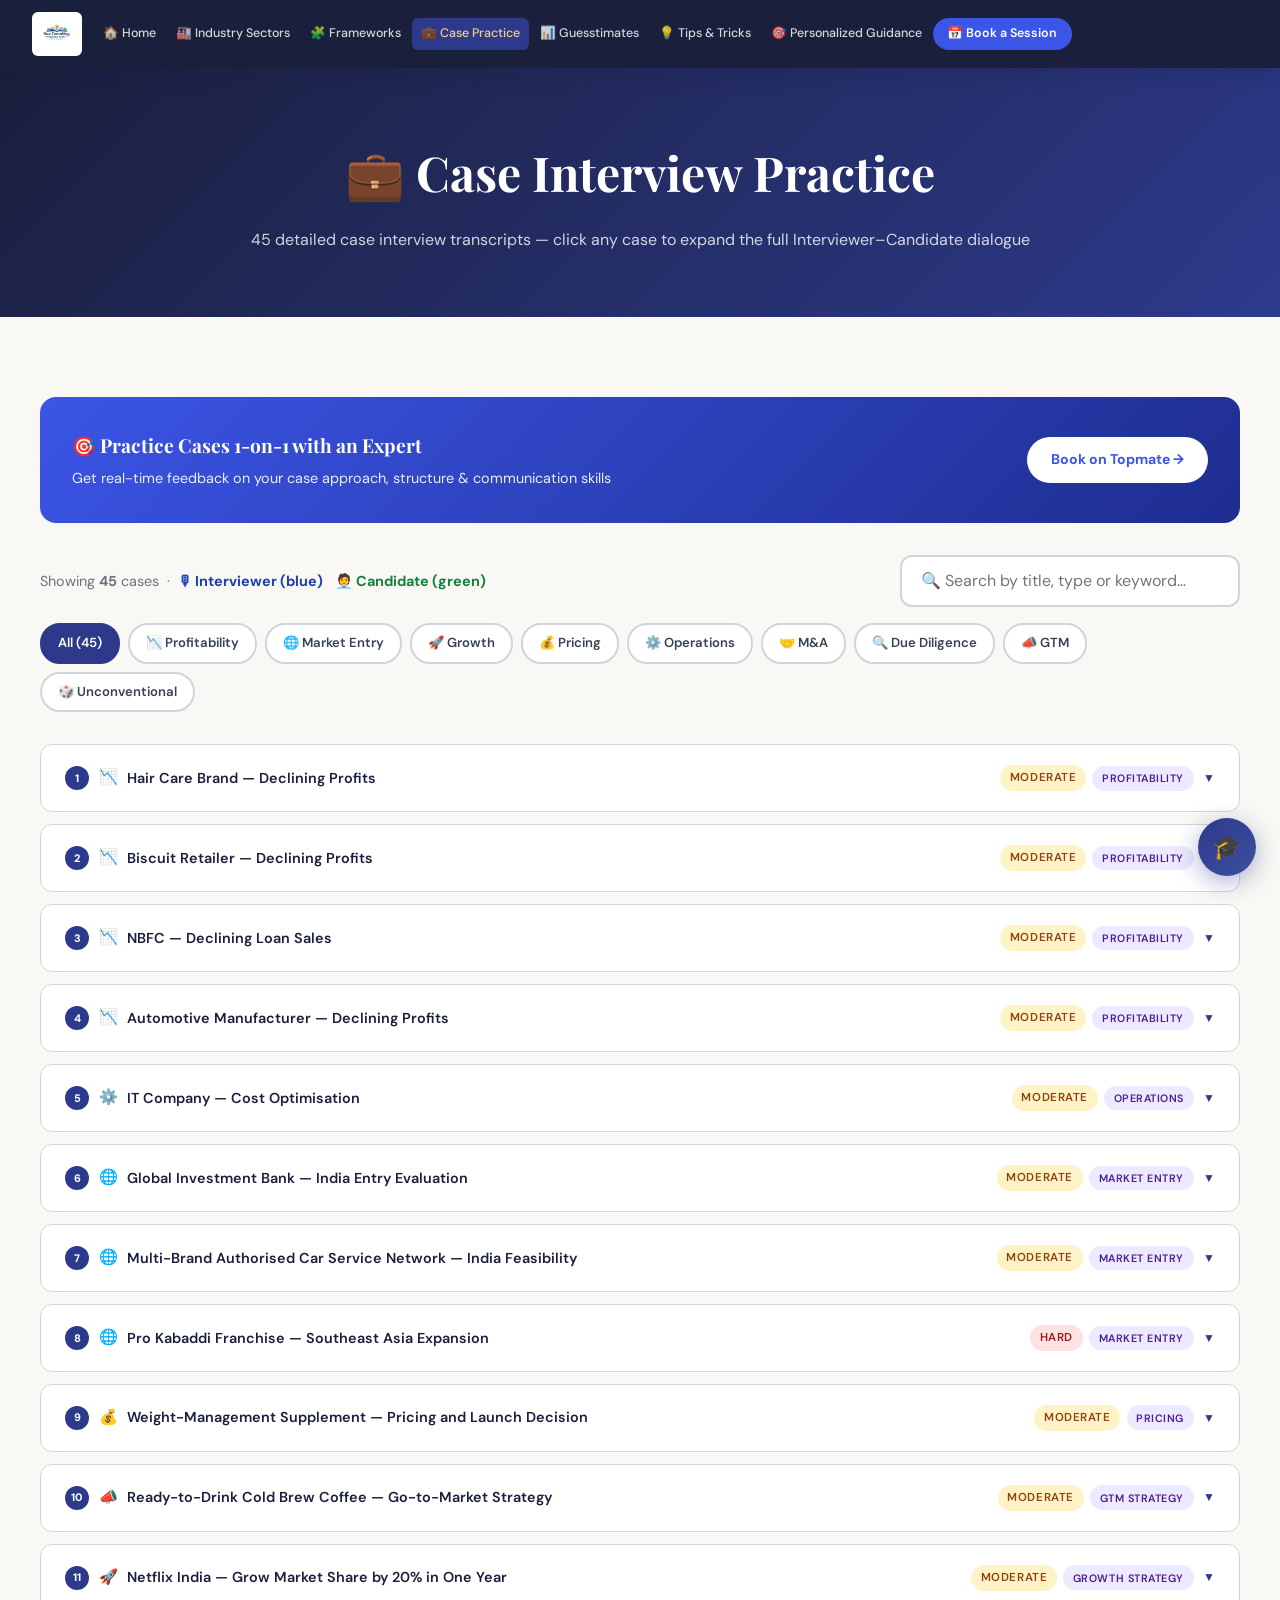
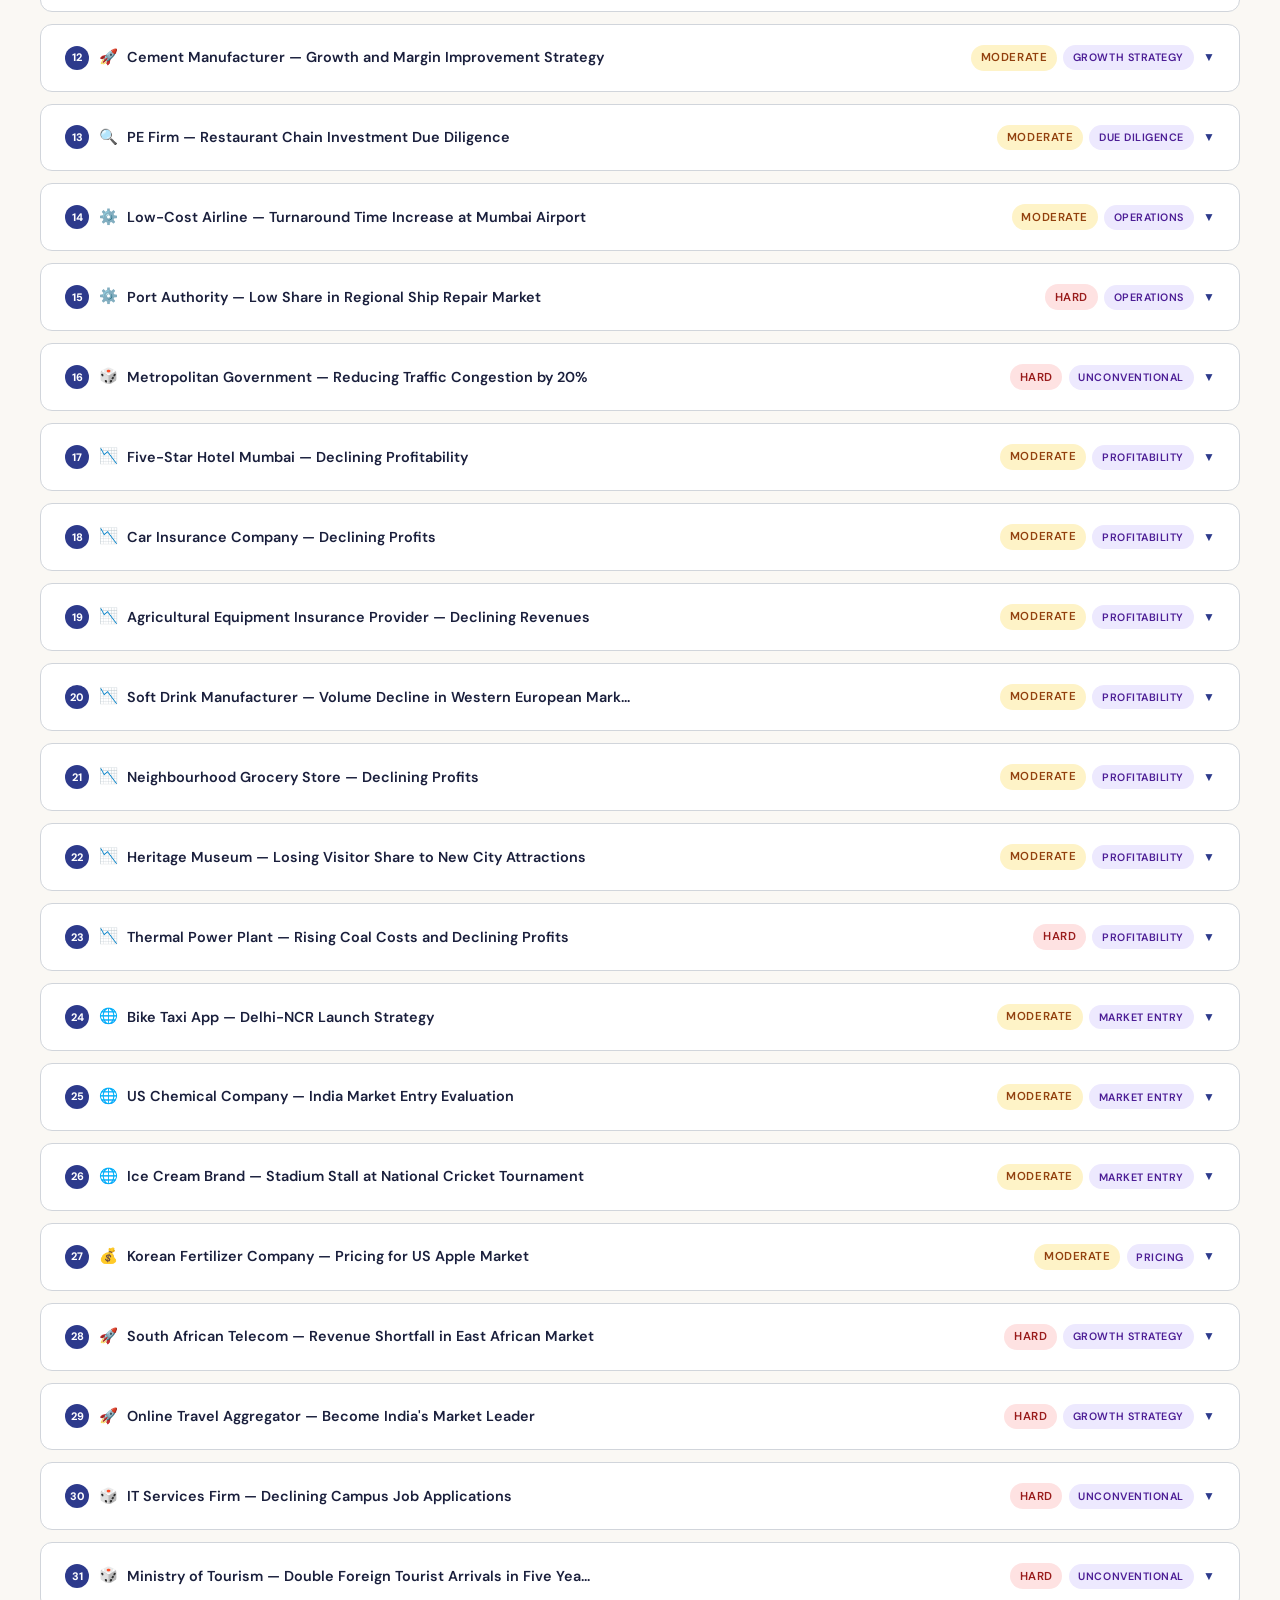
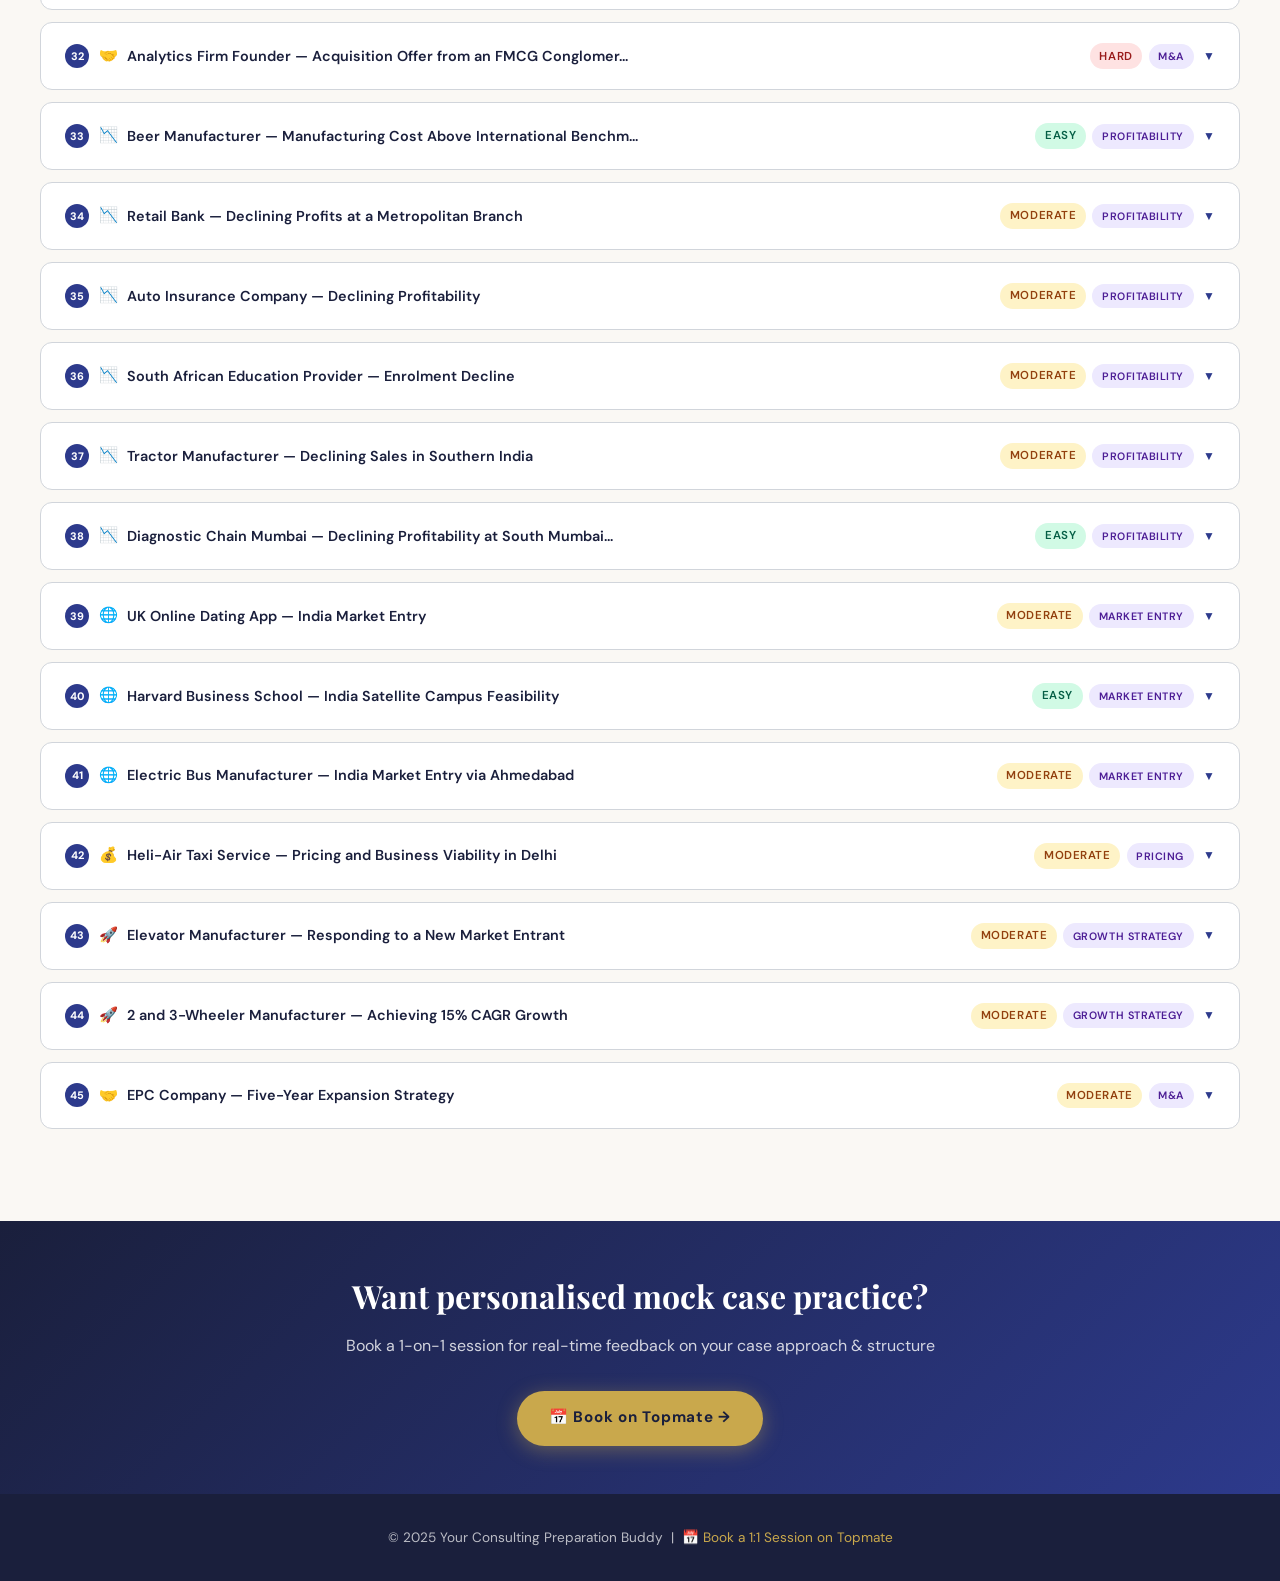
==== commit c8abc82c: "Update website" ====
--- a/cases.html
+++ b/cases.html
@@ -40,7 +40,7 @@
 
 <div class="page-hero">
   <h1>💼 Case Interview Practice</h1>
-  <p>100 detailed case interview transcripts — click any case to expand the full Interviewer–Candidate dialogue</p>
+  <p id="hero-subtitle">Loading cases…</p>
 </div>
 
 <section>
@@ -53,7 +53,7 @@
 
 <div style="display:flex;align-items:center;justify-content:space-between;flex-wrap:wrap;gap:1rem;margin-bottom:1rem;">
   <p style="color:var(--gray-500);font-size:.9rem;">
-    Showing <strong id="case-count">100</strong> cases &nbsp;·&nbsp;
+    Showing <strong id="case-count">0</strong> cases &nbsp;·&nbsp;
     <span style="color:#1e40af;font-weight:700;">🎙 Interviewer (blue)</span>&nbsp;&nbsp;
     <span style="color:#15803d;font-weight:700;">🧑‍💼 Candidate (green)</span>
   </p>
@@ -61,14 +61,15 @@
 </div>
 
 <div class="filter-tabs" id="type-filters">
-  <div class="filter-tab active" data-type="All">All (100)</div>
+  <div class="filter-tab active" data-type="All">All</div>
   <div class="filter-tab" data-type="Profitability">📉 Profitability</div>
   <div class="filter-tab" data-type="Market Entry">🌐 Market Entry</div>
-  <div class="filter-tab" data-type="Growth">🚀 Growth</div>
+  <div class="filter-tab" data-type="Growth Strategy">🚀 Growth</div>
   <div class="filter-tab" data-type="Pricing">💰 Pricing</div>
   <div class="filter-tab" data-type="Operations">⚙️ Operations</div>
   <div class="filter-tab" data-type="M&A">🤝 M&amp;A</div>
   <div class="filter-tab" data-type="Due Diligence">🔍 Due Diligence</div>
+  <div class="filter-tab" data-type="GTM Strategy">📣 GTM</div>
   <div class="filter-tab" data-type="Unconventional">🎲 Unconventional</div>
 </div>
 
@@ -93,82 +94,133 @@
 
 <script src="cases_data.js"></script>
 <script>
-const TYPE_ICONS={'Profitability':'📉','Market Entry':'🌐','Growth':'🚀','Pricing':'💰','Operations':'⚙️','M&A':'🤝','Due Diligence':'🔍','Unconventional':'🎲','GTM':'📣'};
-const DIFF_CLASS={'Easy':'tag-easy','Moderate':'tag-moderate','Hard':'tag-hard','Challenging':'tag-hard'};
-let activeType='All', searchQ='';
-
-function getBlocks(c) {
-  try { return JSON.parse(c.blocks); } catch(e) { return []; }
+/* ── ROOT CAUSE FIX: Read c.dialogue [{s,t}] and convert to [{role,text}] ── */
+const TYPE_ICONS = {
+  'Profitability':'📉','Market Entry':'🌐','Growth Strategy':'🚀',
+  'Pricing':'💰','Operations':'⚙️','M&A':'🤝','Due Diligence':'🔍',
+  'GTM Strategy':'📣','Unconventional':'🎲'
+};
+const DIFF_CLASS = {'Easy':'tag-easy','Moderate':'tag-moderate','Hard':'tag-hard'};
+
+let activeType = 'All', searchQ = '';
+
+/* Convert new dialogue format {s:'I'|'C', t:'...'} to display blocks */
+function dialogueToBlocks(dialogue) {
+  if (!dialogue || !Array.isArray(dialogue)) return [];
+  return dialogue.map(function(d) {
+    var key = Object.keys(d)[0]; /* 'I' or 'C' or 's' */
+    var role, text;
+    if (key === 's') {
+      role = d.s === 'I' ? 'interviewer' : 'candidate';
+      text = d.t || '';
+    } else {
+      role = key === 'I' ? 'interviewer' : 'candidate';
+      text = d[key] || '';
+    }
+    return { role: role, text: text };
+  });
 }
 
 function renderDialogue(blocks) {
-  if (!blocks || blocks.length === 0) return '<p style="color:var(--gray-500);padding:.5rem 0;">Transcript content available — try expanding again.</p>';
-  return '<div class="dialogue-wrap">' + blocks.map(b => {
-    const role = b.role || 'interviewer';
-    const icon = role === 'interviewer' ? '🎙' : '🧑‍💼';
-    const label = role === 'interviewer' ? 'Interviewer' : 'Candidate';
-    return `<div class="dlg-block">
-      <div class="dlg-label ${role}">${icon}<br>${label}</div>
-      <div class="dlg-text ${role}">${escHtml(b.text)}</div>
-    </div>`;
+  if (!blocks || blocks.length === 0) {
+    return '<p style="color:var(--gray-500);padding:.5rem 0;">No dialogue content available.</p>';
+  }
+  return '<div class="dialogue-wrap">' + blocks.map(function(b) {
+    var icon  = b.role === 'interviewer' ? '🎙' : '🧑‍💼';
+    var label = b.role === 'interviewer' ? 'Interviewer' : 'Candidate';
+    return '<div class="dlg-block">' +
+      '<div class="dlg-label ' + b.role + '">' + icon + '<br>' + label + '</div>' +
+      '<div class="dlg-text ' + b.role + '">' + escHtml(b.text) + '</div>' +
+      '</div>';
   }).join('') + '</div>';
 }
 
 function getFiltered() {
-  return CASES.filter(c => {
-    const matchType = activeType==='All' || c.type===activeType;
-    const matchSearch = !searchQ || c.title.toLowerCase().includes(searchQ) || c.type.toLowerCase().includes(searchQ) || (c.problem && c.problem.toLowerCase().includes(searchQ));
+  return CASES.filter(function(c) {
+    var matchType   = activeType === 'All' || c.type === activeType;
+    var matchSearch = !searchQ ||
+      c.title.toLowerCase().includes(searchQ) ||
+      (c.type || '').toLowerCase().includes(searchQ) ||
+      (c.problem || '').toLowerCase().includes(searchQ) ||
+      (c.sector || '').toLowerCase().includes(searchQ);
     return matchType && matchSearch;
   });
 }
 
 function renderCases() {
-  const filtered = getFiltered();
+  var filtered = getFiltered();
   document.getElementById('case-count').textContent = filtered.length;
-  document.getElementById('cases-list').innerHTML = filtered.map(c => {
-    const blocks = getBlocks(c);
-    const problemHtml = c.problem ? `<div class="case-problem-box"><strong>📋 Case Problem:</strong> ${escHtml(c.problem)}</div>` : '';
-    const dialogueHtml = renderDialogue(blocks);
-    return `<div class="accordion-item" id="case-${c.id}">
-      <div class="accordion-header" onclick="togCase(this)">
-        <div style="display:flex;align-items:center;gap:.6rem;flex-wrap:wrap;flex:1;min-width:0;">
-          <span class="case-num">${c.id}</span>
-          <span style="font-size:.95rem;">${TYPE_ICONS[c.type]||'📋'}</span>
-          <span style="font-weight:600;color:var(--navy);font-size:.9rem;flex:1;min-width:0;">${escHtml(c.title.substring(0,65))}${c.title.length>65?'…':''}</span>
-        </div>
-        <div style="display:flex;gap:.4rem;align-items:center;flex-shrink:0;">
-          <span class="tag ${DIFF_CLASS[c.difficulty]||'tag-moderate'}">${c.difficulty}</span>
-          <span class="tag tag-sector" style="font-size:.67rem;">${c.type}</span>
-          <span class="accordion-arrow" style="margin-left:.2rem;">▼</span>
-        </div>
-      </div>
-      <div class="accordion-body">
-        <div style="display:flex;gap:.5rem;flex-wrap:wrap;margin-bottom:1rem;">
-          <span class="tag ${DIFF_CLASS[c.difficulty]||'tag-moderate'}">${c.difficulty}</span>
-          <span class="tag tag-sector">${TYPE_ICONS[c.type]||''} ${c.type}</span>
-        </div>
-        ${problemHtml}
-        <div class="legend-bar">
-          <span class="legend-i">🎙 <strong>Interviewer</strong> — questions &amp; responses shown in blue</span>
-          <span class="legend-c">🧑‍💼 <strong>Candidate</strong> — structured analysis shown in green</span>
-        </div>
-        ${dialogueHtml}
-      </div>
-    </div>`;
+
+  document.getElementById('cases-list').innerHTML = filtered.map(function(c) {
+    var blocks       = dialogueToBlocks(c.dialogue);
+    var problemHtml  = c.problem
+      ? '<div class="case-problem-box"><strong>📋 Case Problem:</strong> ' + escHtml(c.problem) + '</div>'
+      : '';
+    var dialogueHtml = renderDialogue(blocks);
+    var diffClass    = DIFF_CLASS[c.difficulty] || 'tag-moderate';
+    var icon         = TYPE_ICONS[c.type] || '📋';
+    var titleShort   = c.title.length > 65 ? escHtml(c.title.substring(0,65)) + '…' : escHtml(c.title);
+
+    return '<div class="accordion-item" id="case-' + c.id + '">' +
+      '<div class="accordion-header" onclick="togCase(this)">' +
+        '<div style="display:flex;align-items:center;gap:.6rem;flex-wrap:wrap;flex:1;min-width:0;">' +
+          '<span class="case-num">' + c.id + '</span>' +
+          '<span style="font-size:.95rem;">' + icon + '</span>' +
+          '<span style="font-weight:600;color:var(--navy);font-size:.9rem;flex:1;min-width:0;">' + titleShort + '</span>' +
+        '</div>' +
+        '<div style="display:flex;gap:.4rem;align-items:center;flex-shrink:0;">' +
+          '<span class="tag ' + diffClass + '">' + escHtml(c.difficulty) + '</span>' +
+          '<span class="tag tag-sector" style="font-size:.67rem;">' + escHtml(c.type) + '</span>' +
+          '<span class="accordion-arrow" style="margin-left:.2rem;">▼</span>' +
+        '</div>' +
+      '</div>' +
+      '<div class="accordion-body">' +
+        '<div style="display:flex;gap:.5rem;flex-wrap:wrap;margin-bottom:1rem;">' +
+          '<span class="tag ' + diffClass + '">' + escHtml(c.difficulty) + '</span>' +
+          '<span class="tag tag-sector">' + icon + ' ' + escHtml(c.type) + '</span>' +
+          (c.sector ? '<span class="tag tag-sector" style="background:#f3f4f6;color:#374151;">' + escHtml(c.sector) + '</span>' : '') +
+        '</div>' +
+        problemHtml +
+        '<div class="legend-bar">' +
+          '<span class="legend-i">🎙 <strong>Interviewer</strong> — questions &amp; responses shown in blue</span>' +
+          '<span class="legend-c">🧑‍💼 <strong>Candidate</strong> — structured analysis shown in green</span>' +
+        '</div>' +
+        dialogueHtml +
+      '</div>' +
+    '</div>';
   }).join('');
 }
 
-function togCase(header){ header.parentElement.classList.toggle('open'); }
-function escHtml(s){ return String(s).replace(/&/g,'&amp;').replace(/</g,'&lt;').replace(/>/g,'&gt;'); }
-
-document.querySelectorAll('#type-filters .filter-tab').forEach(btn => {
-  btn.addEventListener('click', function(){
-    document.querySelectorAll('#type-filters .filter-tab').forEach(b=>b.classList.remove('active'));
-    this.classList.add('active'); activeType=this.dataset.type; renderCases();
+function togCase(header) { header.parentElement.classList.toggle('open'); }
+function escHtml(s) {
+  return String(s)
+    .replace(/&/g,'&amp;')
+    .replace(/</g,'&lt;')
+    .replace(/>/g,'&gt;')
+    .replace(/"/g,'&quot;');
+}
+
+/* ── Init: set dynamic counts in hero and filter All tab ── */
+document.addEventListener('DOMContentLoaded', function() {
+  var total = CASES.length;
+  document.getElementById('hero-subtitle').textContent =
+    total + ' detailed case interview transcripts — click any case to expand the full Interviewer–Candidate dialogue';
+  document.querySelector('[data-type="All"]').textContent = 'All (' + total + ')';
+  renderCases();
+});
+
+document.querySelectorAll('#type-filters .filter-tab').forEach(function(btn) {
+  btn.addEventListener('click', function() {
+    document.querySelectorAll('#type-filters .filter-tab').forEach(function(b){ b.classList.remove('active'); });
+    this.classList.add('active');
+    activeType = this.dataset.type;
+    renderCases();
   });
 });
-document.getElementById('case-search').addEventListener('input', function(){ searchQ=this.value.toLowerCase().trim(); renderCases(); });
-renderCases();
+document.getElementById('case-search').addEventListener('input', function() {
+  searchQ = this.value.toLowerCase().trim();
+  renderCases();
+});
 </script>
 <script src="chatbot.js"></script>
 </body>
